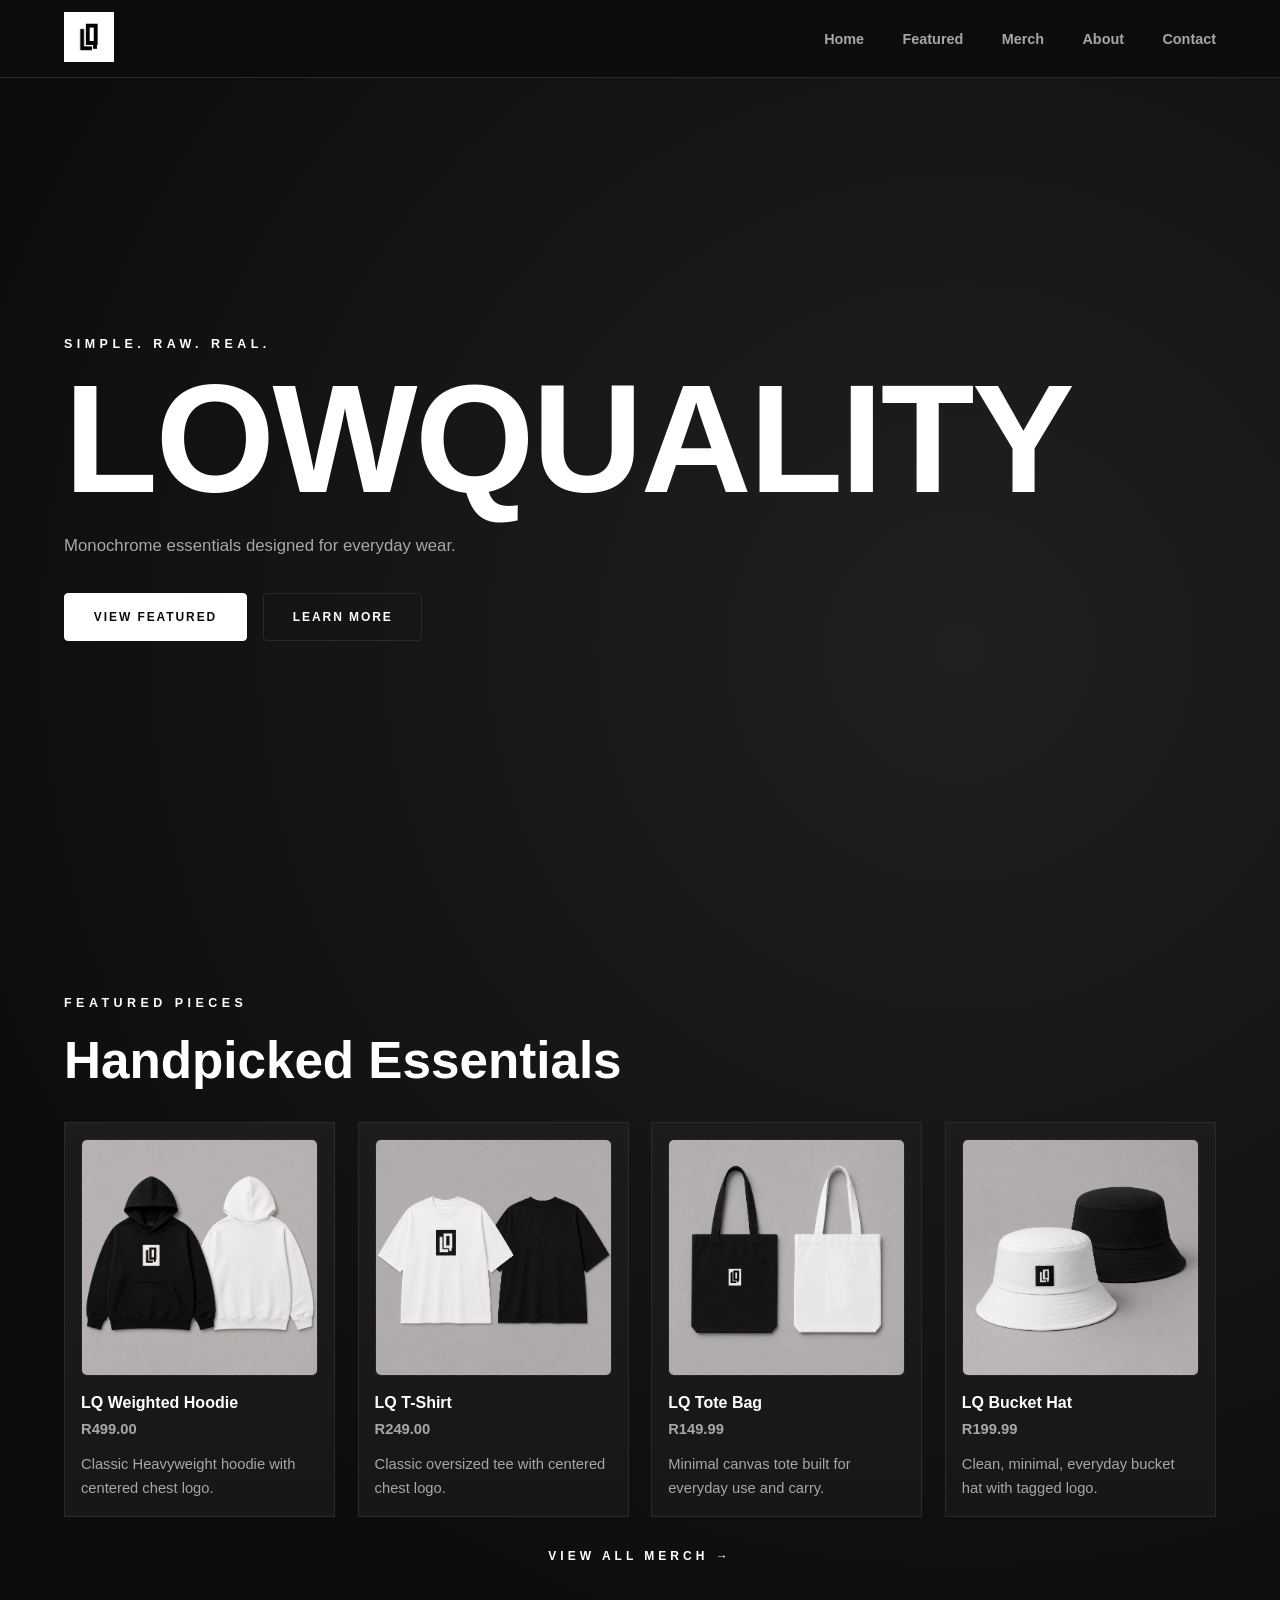
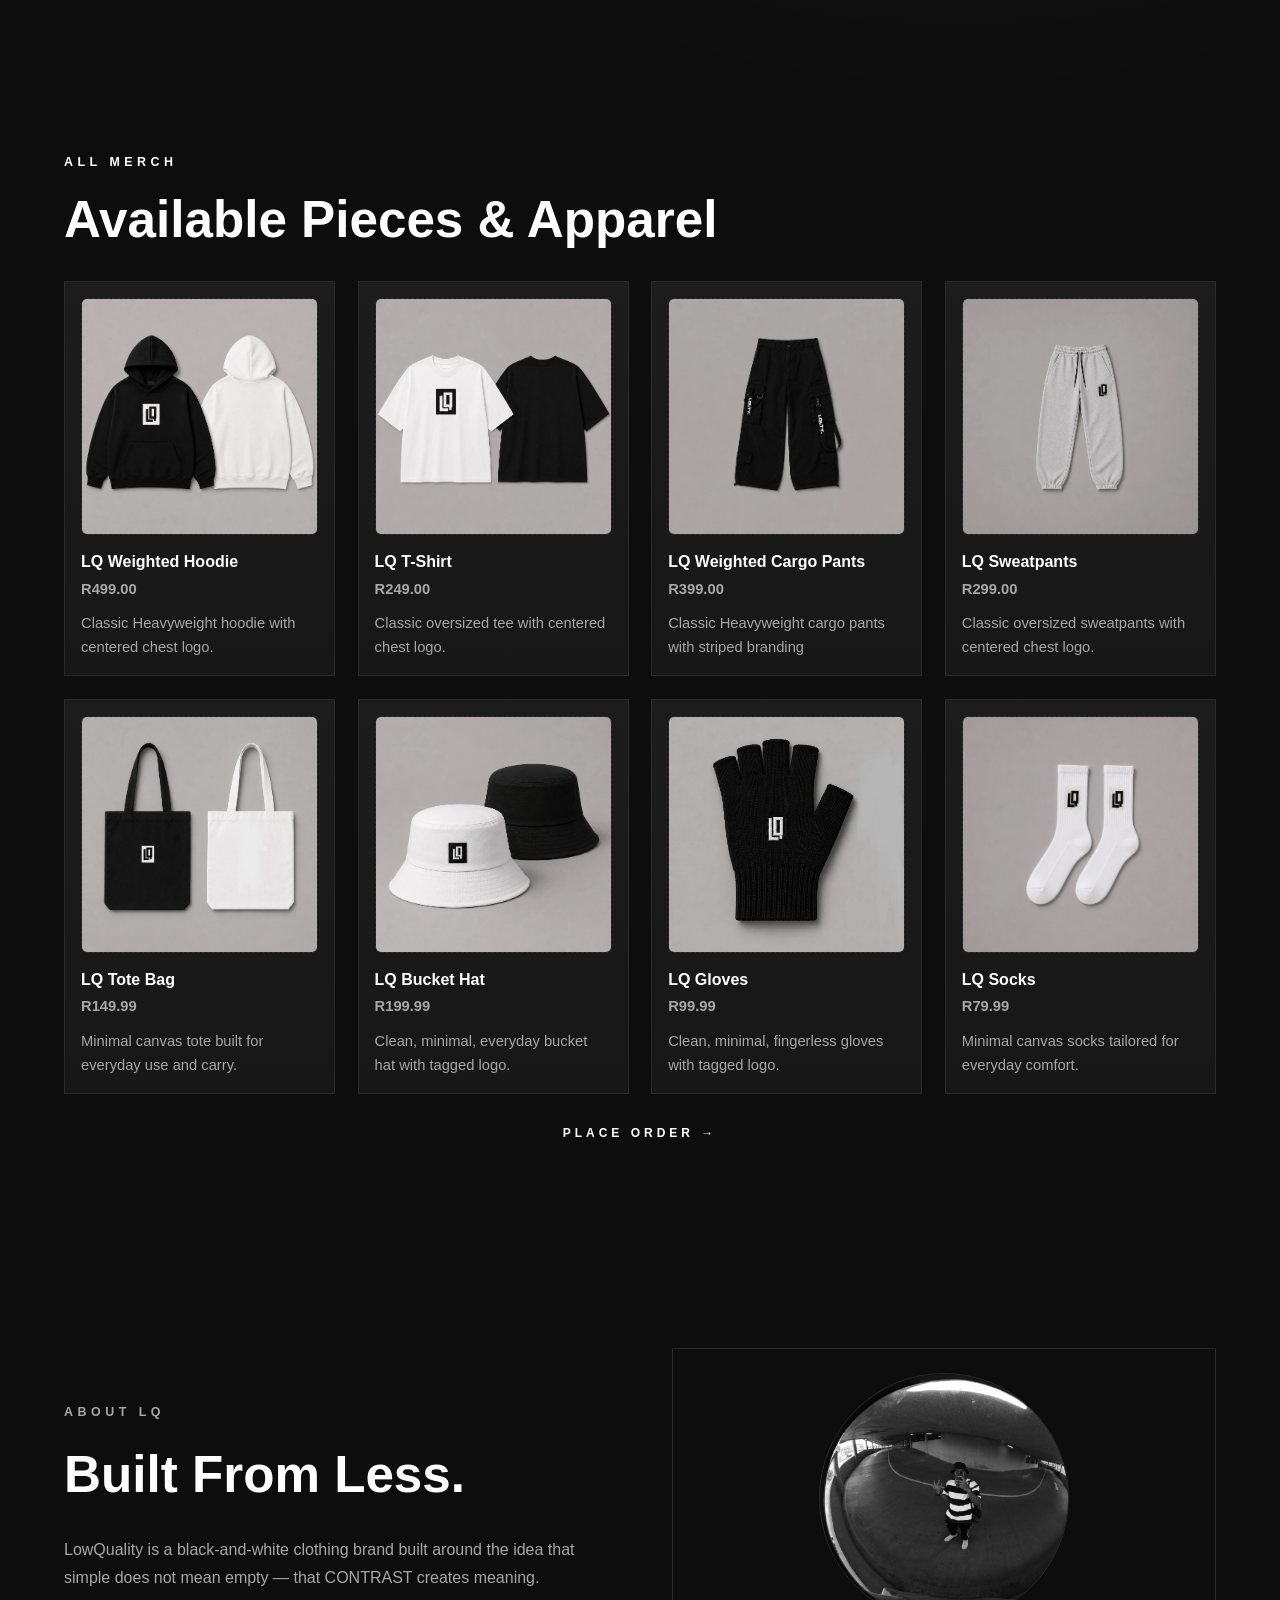
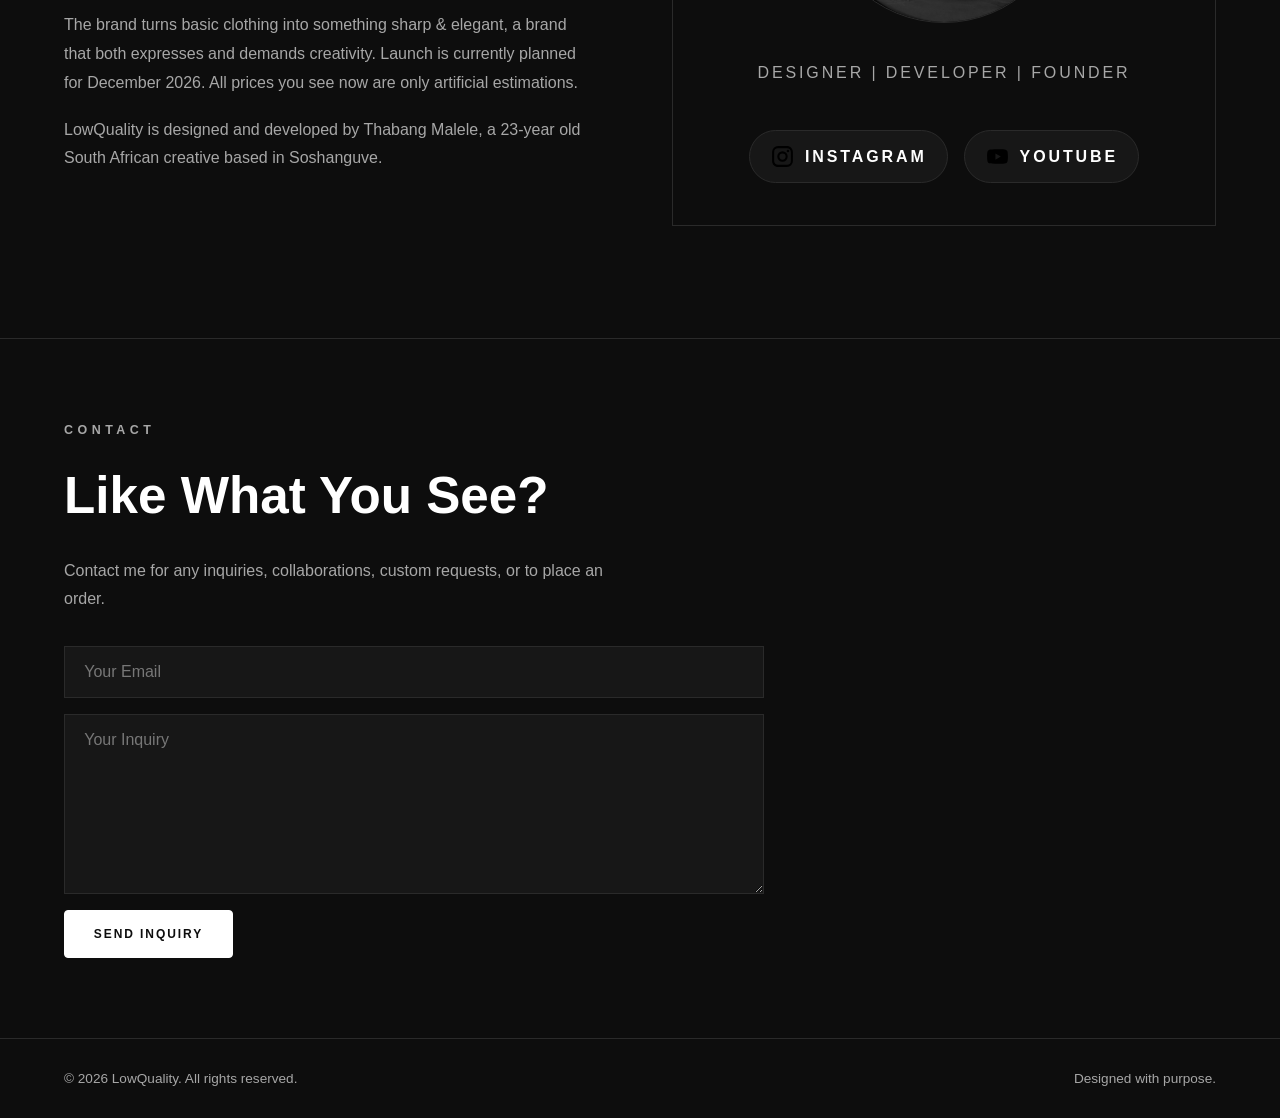
==== index.html @ f84e6b7e "Fix HTML formatting and structure" ====
<!DOCTYPE html>
<html lang="en">

<head>
    <meta charset="UTF-8" />
    <meta name="viewport" content="width=device-width, initial-scale=1.0" />
    <title>LowQuality | Clothing Store</title>
    <link rel="stylesheet" href="style.css" />
    <link rel="stylesheet" href="assets/photoswipe/photoswipe.css" />
    <link rel="icon" href="favicon.png">
</head>

<body>

    <header class="site-header">
        <a href="#home"><img class="logo" src="assets/icons/logo_b.png" alt=""></a>

        <nav>
            <a href="#home">Home</a>
            <a href="#featured">Featured</a>
            <a href="#merch">Merch</a>
            <a href="#about">About</a>
            <a href="#contact">Contact</a>
        </nav>
    </header>

    <main>

        <section id="home" class="hero">
            <p class="eyebrow">Simple. Raw. Real.</p>
            <h1>LOWQUALITY</h1>

            <p class="hero-text">
                Monochrome essentials designed for everyday wear.
            </p>

            <div class="hero-buttons">
                <a href="#featured" class="btn btn-light">View Featured</a>
                <a href="#about" class="btn btn-dark">Learn More</a>
            </div>
        </section>

        <section id="featured" class="section">
            <p class="eyebrow">Featured Pieces</p>
            <h2>Handpicked Essentials</h2>

            <div class="product-grid">

                <!-- Hoodie -->
                <article class="product-card">
                    <a
                        class="product-image"
                        href="assets/apparel/hoodie_bw.webp"
                        data-pswp-width="1024"
                        data-pswp-height="1024"
                        target="_blank"
                    >
                        <img src="assets/apparel/hoodie_bw.webp" alt="LowQuality Hoodie">
                    </a>
                    <br>
                    <h3>LQ Weighted Hoodie</h3>
                    <p class="price">R499.00</p>
                    <p>Classic Heavyweight hoodie with centered chest logo.</p>
                </article>

                <!-- Tee -->
                <article class="product-card">
                    <a
                        class="product-image"
                        href="assets/apparel/shirt_wb.webp"
                        data-pswp-width="1024"
                        data-pswp-height="1024"
                        target="_blank"
                    >
                        <img src="assets/apparel/shirt_wb.webp" alt="LowQuality Tee">
                    </a>
                    <br>
                    <h3>LQ T-Shirt</h3>
                    <p class="price">R249.00</p>
                    <p>Classic oversized tee with centered chest logo.</p>
                </article>

                <!-- Tote Bag -->
                <article class="product-card">
                    <a
                        class="product-image"
                        href="assets/apparel/bag_wb.webp"
                        data-pswp-width="1024"
                        data-pswp-height="1024"
                        target="_blank"
                    >
                        <img src="assets/apparel/bag_wb.webp" alt="LowQuality Tote Bag">
                    </a>
                    <br>
                    <h3>LQ Tote Bag</h3>
                    <p class="price">R149.99</p>
                    <p>Minimal canvas tote built for everyday use and carry.</p>
                </article>

                <!-- Bucket Hat -->
                <article class="product-card">
                    <a
                        class="product-image"
                        href="assets/apparel/bucket_hat_wb.webp"
                        data-pswp-width="1024"
                        data-pswp-height="1024"
                        target="_blank"
                    >
                        <img src="assets/apparel/bucket_hat_wb.webp" alt="LowQuality Bucket Hat">
                    </a>
                    <br>
                    <h3>LQ Bucket Hat</h3>
                    <p class="price">R199.99</p>
                    <p>Clean, minimal, everyday bucket hat with tagged logo.</p>
                </article>

            </div>

            <a href="#merch" class="text-link">View All Merch →</a>
        </section>

               <section id="merch" class="section merch-coming-soon">
            <p class="eyebrow">All Merch</p>
            <h2>Available Pieces & Apparel</h2>

            <div class="product-grid">

                <!-- Hoodie -->
                <article class="product-card">
                    <a
                        class="product-image"
                        href="assets/apparel/hoodie_bw.webp"
                        data-pswp-width="1024"
                        data-pswp-height="1024"
                        target="_blank"
                    >
                        <img src="assets/apparel/hoodie_bw.webp" alt="LowQuality Hoodie">
                    </a>
                    <br>
                    <h3>LQ Weighted Hoodie</h3>
                    <p class="price">R499.00</p>
                    <p>Classic Heavyweight hoodie with centered chest logo.</p>
                </article>

                <!-- Tee -->
                <article class="product-card">
                    <a
                        class="product-image"
                        href="assets/apparel/shirt_wb.webp"
                        data-pswp-width="1024"
                        data-pswp-height="1024"
                        target="_blank"
                    >
                        <img src="assets/apparel/shirt_wb.webp" alt="LowQuality Tee">
                    </a>
                    <br>
                    <h3>LQ T-Shirt</h3>
                    <p class="price">R249.00</p>
                    <p>Classic oversized tee with centered chest logo.</p>
                </article>

                <!-- Cargo Pants -->
                <article class="product-card">
                    <a
                        class="product-image"
                        href="assets/apparel/cargopants_b.webp"
                        data-pswp-width="1024"
                        data-pswp-height="1024"
                        target="_blank"
                    >
                        <img src="assets/apparel/cargopants_b.webp" alt="LowQuality Cargo Pants">
                    </a>
                    <br>
                    <h3>LQ Weighted Cargo Pants</h3>
                    <p class="price">R399.00</p>
                    <p>Classic Heavyweight cargo pants with striped branding</p>
                </article>
                <!-- Sweatpants -->
                <article class="product-card">
                    <a
                        class="product-image"
                        href="assets/apparel/sweatpants_g.webp"
                        data-pswp-width="1024"
                        data-pswp-height="1024"
                        target="_blank"
                    >
                        <img src="assets/apparel/sweatpants_g.webp" alt="LowQuality Sweatpants">
                    </a>
                    <br>
                    <h3>LQ Sweatpants</h3>
                    <p class="price">R299.00</p>
                    <p>Classic oversized sweatpants with centered chest logo.</p>
                </article>

                <!-- Tote Bag -->
                <article class="product-card">
                    <a
                        class="product-image"
                        href="assets/apparel/bag_wb.webp"
                        data-pswp-width="1024"
                        data-pswp-height="1024"
                        target="_blank"
                    >
                        <img src="assets/apparel/bag_wb.webp" alt="LowQuality Tote Bag">
                    </a>
                    <br>
                    <h3>LQ Tote Bag</h3>
                    <p class="price">R149.99</p>
                    <p>Minimal canvas tote built for everyday use and carry.</p>
                </article>

                <!-- Bucket Hat -->
                <article class="product-card">
                    <a
                        class="product-image"
                        href="assets/apparel/bucket_hat_wb.webp"
                        data-pswp-width="1024"
                        data-pswp-height="1024"
                        target="_blank"
                    >
                        <img src="assets/apparel/bucket_hat_wb.webp" alt="LowQuality Bucket Hat">
                    </a>
                    <br>
                    <h3>LQ Bucket Hat</h3>
                    <p class="price">R199.99</p>
                    <p>Clean, minimal, everyday bucket hat with tagged logo.</p>
                </article>


                <!-- Glove -->
                <article class="product-card">
                    <a
                        class="product-image"
                        href="assets/apparel/glove_b.webp"
                        data-pswp-width="1024"
                        data-pswp-height="1024"
                        target="_blank"
                    >
                        <img src="assets/apparel/glove_b.webp" alt="LowQuality Glove">
                    </a>
                    <br>
                    <h3>LQ Gloves</h3>
                    <p class="price">R99.99</p>
                    <p>Clean, minimal, fingerless gloves with tagged logo.</p>
                </article>


                <!-- Socks -->
                <article class="product-card">
                    <a
                        class="product-image"
                        href="assets/apparel/socks_w.webp"
                        data-pswp-width="1024"
                        data-pswp-height="1024"
                        target="_blank"
                    >
                        <img src="assets/apparel/socks_w.webp" alt="LowQuality Socks">
                    </a>
                    <br>
                    <h3>LQ Socks</h3>
                    <p class="price">R79.99</p>
                    <p>Minimal canvas socks tailored for everyday comfort.</p>
                </article>


            </div>
                   <a href="#contact" class="text-link">Place Order →</a>
        </section>
        <section id="about" class="about-section">
            <div>
                <p class="eyebrow">About LQ</p>
                <h2>Built From Less.</h2>

                <p>
                    LowQuality is a black-and-white clothing brand built around the idea
                    that simple does not mean empty — that CONTRAST creates meaning.
                </p>
                <br>
                <p>
                    The brand turns basic clothing into something sharp & elegant,
                    a brand that both expresses and demands creativity. Launch is
                    currently planned for <span>December 2026</span>. All prices you see now are
                    only artificial estimations.
                </p>
                <br>
                <p>
                    LowQuality is designed and developed by Thabang Malele, a 23-year old South African creative based in Soshanguve.
                </p>
            </div>

            <div class="graphic-box">
                <img src="assets/apparel/thabang.jpg" alt="Portrait of Thabang Malele" class="profile-photo">
                <br>
                <br>
                <p>Designer | Developer | Founder</p>
                <div class="social-links">
                    <a href="https://www.instagram.com/sovdoesart" target="_blank" aria-label="">
                        <img src="assets/icons/mdi--instagram.svg" alt="Instagram icon">
                        Instagram
                    </a>

                    <a href="https://www.youtube.com/@sovtalksfiction" target="_blank" aria-label="YouTube">
                        <img src="assets/icons/mdi--youtube.svg" alt="YouTube icon">
                        YouTube
                    </a>
                </div>
                <br>
            </div>
        </section>

        <section id="contact" class="contact-section">
            <p class="eyebrow">Contact</p>
            <h2>Like What You See?</h2>

            <p>
                Contact me for any inquiries, collaborations,
                custom requests, or to place an order.
            </p>

            <form action="https://formspree.io/f/xaqgnopz" method="POST" class="contact-form">
                <input type="email" name="email" placeholder="Your Email" required />

                <textarea name="message" placeholder="Your Inquiry" rows="6" required></textarea>

                <button type="submit" class="btn btn-light">
                    Send Inquiry
                </button>
            </form>
        </section>

    </main>

    <footer>
        <p>© 2026 LowQuality. All rights reserved.</p>
        <p>Designed with purpose.</p>
    </footer>

    <script type="module" src="script.js"></script>
</body>

</html>
---- style.css ----
* {
    margin: 0;
    padding: 0;
    box-sizing: border-box;
}

html {
    scroll-behavior: smooth;
}

:root {
    --bg: #0d0d0d;
    --bg-soft: #141414;
    --card: #171717;
    --card-light: #1c1c1c;
    --border: #2a2a2a;
    --text: #ffffff;
    --muted: #a7a7a7;
}

body {
    background:
        radial-gradient(circle at 75% 15%, rgba(255,255,255,0.08), transparent 28%),
        var(--bg);
    color: var(--text);
    font-family: Arial, Helvetica, sans-serif;
}

.site-header {
    height: 78px;
    padding: 0 5%;
    border-bottom: 1px solid var(--border);
    display: flex;
    align-items: center;
    justify-content: space-between;
    position: sticky;
    top: 0;
    z-index: 100;
    background: rgba(13, 13, 13, 0.88);
    backdrop-filter: blur(12px);
}

.logo {
    height: 50px;
    width: auto;
}

nav {
    display: flex;
    gap: 2.4rem;
}

nav a {
    color: var(--muted);
    text-decoration: none;
    font-weight: 700;
    font-size: 0.9rem;
}

nav a:hover {
    color: var(--text);
}

.hero {
    min-height: calc(100vh - 78px);
    padding: 7rem 5%;
    display: flex;
    flex-direction: column;
    justify-content: center;
}

.eyebrow {
    color: var(--text);
    text-transform: uppercase;
    letter-spacing: 0.28rem;
    font-size: 0.78rem;
    font-weight: 900;
    margin-bottom: 1.3rem;
}

.hero h1 {
    font-size: clamp(3.5rem, 12vw, 10rem);
    line-height: 0.88;
    letter-spacing: -0.15rem;
    margin-bottom: 1.5rem;
}

.hero-text {
    max-width: 560px;
    color: var(--muted);
    line-height: 1.8;
    font-size: 1.05rem;
}

.hero-buttons {
    display: flex;
    gap: 1rem;
    margin-top: 2rem;
}

.btn {
    display: inline-block;
    text-decoration: none;
    text-transform: uppercase;
    letter-spacing: 0.12rem;
    font-size: 0.75rem;
    font-weight: 900;
    padding: 1rem 1.8rem;
    border-radius: 4px;
    cursor: pointer;
}

.btn-light {
    background: var(--text);
    color: var(--bg);
    border: 1px solid var(--text);
}

.btn-dark {
    background: transparent;
    color: var(--text);
    border: 1px solid var(--border);
}

.btn-dark:hover {
    border-color: var(--text);
}

.section {
    padding: 6rem 5%;
}

.section h2,
.about-section h2,
.contact-section h2 {
    font-size: clamp(2rem, 4vw, 3.2rem);
    margin-bottom: 2rem;
}

.product-grid {
    display: grid;
    grid-template-columns: repeat(4, 1fr);
    gap: 1.4rem;
}

.product-card {
    background: linear-gradient(180deg, var(--card-light), var(--card));
    border: 1px solid var(--border);
    padding: 1rem;
    min-height: 390px;
    display: flex;
    flex-direction: column;
    justify-content: flex-end;
}

.product-card:hover {
    border-color: #555;
}

.product-image {
    background: var(--card-light);
    border: 1px dashed var(--border);
    border-radius: 6px;
    overflow: hidden;
    aspect-ratio: 1 / 1;
    display: flex;
    align-items: center;
    justify-content: center;
    padding: 0;
    cursor: zoom-in;
    text-decoration: none;
}


.product-image img {
    width: 100%;
    height: 100%;
    object-fit: cover;
    display: block;
    transition: transform 0.35s ease;
}

.product-card:hover .product-image img {
    transform: scale(1.05);
}

.product-card h3 {
    font-size: 1rem;
    margin-bottom: 0.4rem;
}

.price {
    color: var(--text);
    font-weight: 900;
    margin-bottom: 0.7rem;
}

.product-card p {
    color: var(--muted);
    line-height: 1.6;
    font-size: 0.92rem;
}

.text-link {
    display: block;
    text-align: center;
    margin-top: 2rem;
    color: var(--text);
    text-decoration: none;
    text-transform: uppercase;
    letter-spacing: 0.25rem;
    font-size: 0.75rem;
    font-weight: 900;
}

.about-section {
    padding: 7rem 5%;
    display: grid;
    grid-template-columns: 1fr 1fr;
    gap: 4rem;
    align-items: center;
}

.about-section p {
    max-width: 520px;
    color: var(--muted);
    line-height: 1.8;
}

.social-links {
    margin-top: 42px;
    display: flex;
    justify-content: flex-start;
    flex-wrap: wrap;
    gap: 16px;
}
.merch-coming-soon {
    min-height: 70vh;
}

.coming-soon-box {
    min-height: 320px;
    border: 1px solid var(--border);
    background: linear-gradient(180deg, var(--card-light), var(--card));
    display: flex;
    flex-direction: column;
    align-items: center;
    justify-content: center;
    gap: 1rem;
    text-align: center;
    padding: 3rem;
}

.coming-label {
    color: var(--muted);
    text-transform: uppercase;
    letter-spacing: 0.25rem;
    font-size: 0.75rem;
    font-weight: 900;
}

.coming-soon-box h3 {
    font-size: clamp(1.6rem, 3vw, 2.4rem);
}

.coming-soon-box p {
    max-width: 520px;
    color: var(--muted);
    line-height: 1.8;
}
.social-links a {
    display: flex;
    align-items: center;
    gap: 10px;

    padding: 13px 20px;
    border-radius: 999px;

    background: var(--card);
    border: 1px solid var(--border);

    color: var(--text);
    text-decoration: none;
    font-weight: 700;

    transition: 0.3s;
}

.social-links a:hover {
    transform: translateY(-5px);
    border-color: var(--primary-light);
    color: var(--primary-light);
}

.social-links img {
    width: 25px;
    height: 25px;
    object-fit: contain;
}

.graphic-box {
    padding: 1.5rem;
    min-height: 300px;
    border: 1px solid var(--border);
    display: flex;
    flex-direction: column;
    align-items: center;
    justify-content: center;
    text-transform: uppercase;
    letter-spacing: 0.18rem;
    color: var(--muted);
}

.profile-photo {
    width: 250px;
    height: 250px;

    border-radius: 50%;
    
    object-fit: cover;

    border: 1px solid var(--border);

    filter: grayscale(100%);
    transition: transform 0.3s ease;
}

.profile-photo:hover {
    transform: scale(1.03);
}


.contact-section {
    padding: 5rem 5%;
    border-top: 1px solid var(--border);
}

.contact-section p {
    max-width: 560px;
    color: var(--muted);
    line-height: 1.8;
    margin-bottom: 1.5rem;
}

.contact-form {
    max-width: 700px;
    display: flex;
    flex-direction: column;
    gap: 1rem;
    margin-top: 2rem;
}

.contact-form input,
.contact-form textarea {
    width: 100%;
    background: var(--card);
    border: 1px solid var(--border);
    color: var(--text);
    padding: 1rem 1.2rem;
    font-size: 1rem;
    font-family: inherit;
    resize: vertical;
}

.contact-form input::placeholder,
.contact-form textarea::placeholder {
    color: #777;
}

.contact-form input:focus,
.contact-form textarea:focus {
    outline: none;
    border-color: var(--text);
}

.contact-form textarea {
    min-height: 180px;
}

.contact-form button {
    width: fit-content;
}

footer {
    border-top: 1px solid var(--border);
    padding: 2rem 5%;
    display: flex;
    justify-content: space-between;
    color: var(--muted);
    font-size: 0.85rem;
}

@media (max-width: 1000px) {
    .product-grid {
        grid-template-columns: repeat(2, 1fr);
    }

    .about-section {
        grid-template-columns: 1fr;
    }
}

@media (max-width: 650px) {
    .site-header {
        height: auto;
        padding: 1.2rem 5%;
        flex-direction: column;
        gap: 1rem;
    }

    nav {
        flex-wrap: wrap;
        justify-content: center;
        gap: 1rem;
    }

    .hero {
        min-height: auto;
        padding: 6rem 5%;
    }

    .hero h1 {
        letter-spacing: -0.18rem;
    }

    .hero-buttons {
        flex-direction: column;
    }

    .product-grid {
        grid-template-columns: 1fr;
    }

    footer {
        flex-direction: column;
        gap: 1rem;
    }
    .about-section div:first-child p:not(.eyebrow) {
    margin-bottom: 1.2rem;
}
}
---- assets/photoswipe/photoswipe.css ----
/*! PhotoSwipe main CSS by Dmytro Semenov | photoswipe.com */

.pswp {
  --pswp-bg: #000;
  --pswp-placeholder-bg: #222;
  

  --pswp-root-z-index: 100000;
  
  --pswp-preloader-color: rgba(79, 79, 79, 0.4);
  --pswp-preloader-color-secondary: rgba(255, 255, 255, 0.9);
  
  /* defined via js:
  --pswp-transition-duration: 333ms; */
  
  --pswp-icon-color: #fff;
  --pswp-icon-color-secondary: #4f4f4f;
  --pswp-icon-stroke-color: #4f4f4f;
  --pswp-icon-stroke-width: 2px;

  --pswp-error-text-color: var(--pswp-icon-color);
}


/*
	Styles for basic PhotoSwipe (pswp) functionality (sliding area, open/close transitions)
*/

.pswp {
	position: fixed;
	top: 0;
	left: 0;
	width: 100%;
	height: 100%;
	z-index: var(--pswp-root-z-index);
	display: none;
	touch-action: none;
	outline: 0;
	opacity: 0.003;
	contain: layout style size;
	-webkit-tap-highlight-color: rgba(0, 0, 0, 0);
}

/* Prevents focus outline on the root element,
  (it may be focused initially) */
.pswp:focus {
  outline: 0;
}

.pswp * {
  box-sizing: border-box;
}

.pswp img {
  max-width: none;
}

.pswp--open {
	display: block;
}

.pswp,
.pswp__bg {
	transform: translateZ(0);
	will-change: opacity;
}

.pswp__bg {
  opacity: 0.005;
	background: var(--pswp-bg);
}

.pswp,
.pswp__scroll-wrap {
	overflow: hidden;
}

.pswp__scroll-wrap,
.pswp__bg,
.pswp__container,
.pswp__item,
.pswp__content,
.pswp__img,
.pswp__zoom-wrap {
	position: absolute;
	top: 0;
	left: 0;
	width: 100%;
	height: 100%;
}

.pswp__img,
.pswp__zoom-wrap {
	width: auto;
	height: auto;
}

.pswp--click-to-zoom.pswp--zoom-allowed .pswp__img {
	cursor: -webkit-zoom-in;
	cursor: -moz-zoom-in;
	cursor: zoom-in;
}

.pswp--click-to-zoom.pswp--zoomed-in .pswp__img {
	cursor: move;
	cursor: -webkit-grab;
	cursor: -moz-grab;
	cursor: grab;
}

.pswp--click-to-zoom.pswp--zoomed-in .pswp__img:active {
  cursor: -webkit-grabbing;
  cursor: -moz-grabbing;
  cursor: grabbing;
}

/* :active to override grabbing cursor */
.pswp--no-mouse-drag.pswp--zoomed-in .pswp__img,
.pswp--no-mouse-drag.pswp--zoomed-in .pswp__img:active,
.pswp__img {
	cursor: -webkit-zoom-out;
	cursor: -moz-zoom-out;
	cursor: zoom-out;
}


/* Prevent selection and tap highlights */
.pswp__container,
.pswp__img,
.pswp__button,
.pswp__counter {
	-webkit-user-select: none;
	-moz-user-select: none;
	-ms-user-select: none;
	user-select: none;
}

.pswp__item {
	/* z-index for fade transition */
	z-index: 1;
	overflow: hidden;
}

.pswp__hidden {
	display: none !important;
}

/* Allow to click through pswp__content element, but not its children */
.pswp__content {
  pointer-events: none;
}
.pswp__content > * {
  pointer-events: auto;
}


/*

  PhotoSwipe UI

*/

/*
	Error message appears when image is not loaded
	(JS option errorMsg controls markup)
*/
.pswp__error-msg-container {
  display: grid;
}
.pswp__error-msg {
	margin: auto;
	font-size: 1em;
	line-height: 1;
	color: var(--pswp-error-text-color);
}

/*
class pswp__hide-on-close is applied to elements that
should hide (for example fade out) when PhotoSwipe is closed
and show (for example fade in) when PhotoSwipe is opened
 */
.pswp .pswp__hide-on-close {
	opacity: 0.005;
	will-change: opacity;
	transition: opacity var(--pswp-transition-duration) cubic-bezier(0.4, 0, 0.22, 1);
	z-index: 10; /* always overlap slide content */
	pointer-events: none; /* hidden elements should not be clickable */
}

/* class pswp--ui-visible is added when opening or closing transition starts */
.pswp--ui-visible .pswp__hide-on-close {
	opacity: 1;
	pointer-events: auto;
}

/* <button> styles, including css reset */
.pswp__button {
	position: relative;
	display: block;
	width: 50px;
	height: 60px;
	padding: 0;
	margin: 0;
	overflow: hidden;
	cursor: pointer;
	background: none;
	border: 0;
	box-shadow: none;
	opacity: 0.85;
	-webkit-appearance: none;
	-webkit-touch-callout: none;
}

.pswp__button:hover,
.pswp__button:active,
.pswp__button:focus {
  transition: none;
  padding: 0;
  background: none;
  border: 0;
  box-shadow: none;
  opacity: 1;
}

.pswp__button:disabled {
  opacity: 0.3;
  cursor: auto;
}

.pswp__icn {
  fill: var(--pswp-icon-color);
  color: var(--pswp-icon-color-secondary);
}

.pswp__icn {
  position: absolute;
  top: 14px;
  left: 9px;
  width: 32px;
  height: 32px;
  overflow: hidden;
  pointer-events: none;
}

.pswp__icn-shadow {
  stroke: var(--pswp-icon-stroke-color);
  stroke-width: var(--pswp-icon-stroke-width);
  fill: none;
}

.pswp__icn:focus {
	outline: 0;
}

/*
	div element that matches size of large image,
	large image loads on top of it,
	used when msrc is not provided
*/
div.pswp__img--placeholder,
.pswp__img--with-bg {
	background: var(--pswp-placeholder-bg);
}

.pswp__top-bar {
	position: absolute;
	left: 0;
	top: 0;
	width: 100%;
	height: 60px;
	display: flex;
  flex-direction: row;
  justify-content: flex-end;
	z-index: 10;

	/* allow events to pass through top bar itself */
	pointer-events: none !important;
}
.pswp__top-bar > * {
  pointer-events: auto;
  /* this makes transition significantly more smooth,
     even though inner elements are not animated */
  will-change: opacity;
}


/*

  Close button

*/
.pswp__button--close {
  margin-right: 6px;
}


/*

  Arrow buttons

*/
.pswp__button--arrow {
  position: absolute;
  top: 0;
  width: 75px;
  height: 100px;
  top: 50%;
  margin-top: -50px;
}

.pswp__button--arrow:disabled {
  display: none;
  cursor: default;
}

.pswp__button--arrow .pswp__icn {
  top: 50%;
  margin-top: -30px;
  width: 60px;
  height: 60px;
  background: none;
  border-radius: 0;
}

.pswp--one-slide .pswp__button--arrow {
  display: none;
}

/* hide arrows on touch screens */
.pswp--touch .pswp__button--arrow {
  visibility: hidden;
}

/* show arrows only after mouse was used */
.pswp--has_mouse .pswp__button--arrow {
  visibility: visible;
}

.pswp__button--arrow--prev {
  right: auto;
  left: 0px;
}

.pswp__button--arrow--next {
  right: 0px;
}
.pswp__button--arrow--next .pswp__icn {
  left: auto;
  right: 14px;
  /* flip horizontally */
  transform: scale(-1, 1);
}

/*

  Zoom button

*/
.pswp__button--zoom {
  display: none;
}

.pswp--zoom-allowed .pswp__button--zoom {
  display: block;
}

/* "+" => "-" */
.pswp--zoomed-in .pswp__zoom-icn-bar-v {
  display: none;
}


/*

  Loading indicator

*/
.pswp__preloader {
  position: relative;
  overflow: hidden;
  width: 50px;
  height: 60px;
  margin-right: auto;
}

.pswp__preloader .pswp__icn {
  opacity: 0;
  transition: opacity 0.2s linear;
  animation: pswp-clockwise 600ms linear infinite;
}

.pswp__preloader--active .pswp__icn {
  opacity: 0.85;
}

@keyframes pswp-clockwise {
  0% { transform: rotate(0deg); }
  100% { transform: rotate(360deg); }
}


/*

  "1 of 10" counter

*/
.pswp__counter {
  height: 30px;
  margin-top: 15px;
  margin-inline-start: 20px;
  font-size: 14px;
  line-height: 30px;
  color: var(--pswp-icon-color);
  text-shadow: 1px 1px 3px var(--pswp-icon-color-secondary);
  opacity: 0.85;
}

.pswp--one-slide .pswp__counter {
  display: none;
}
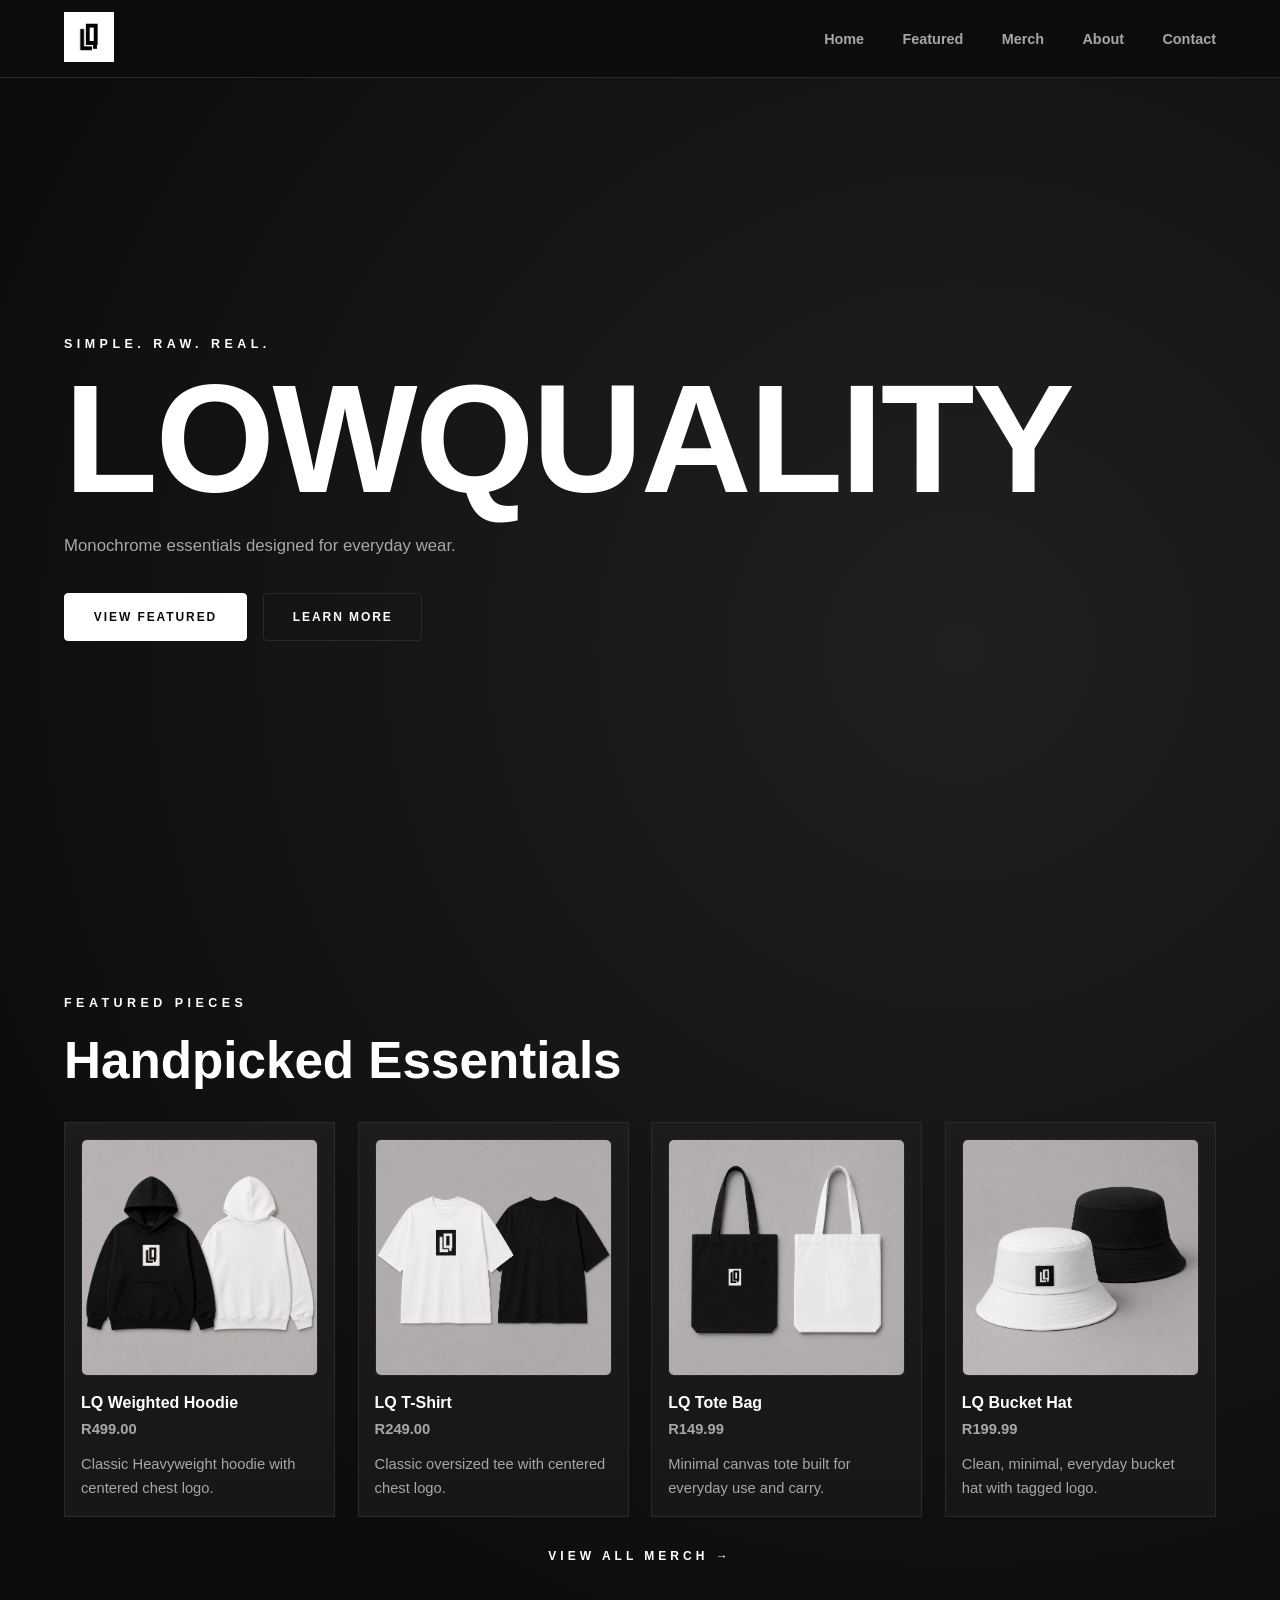
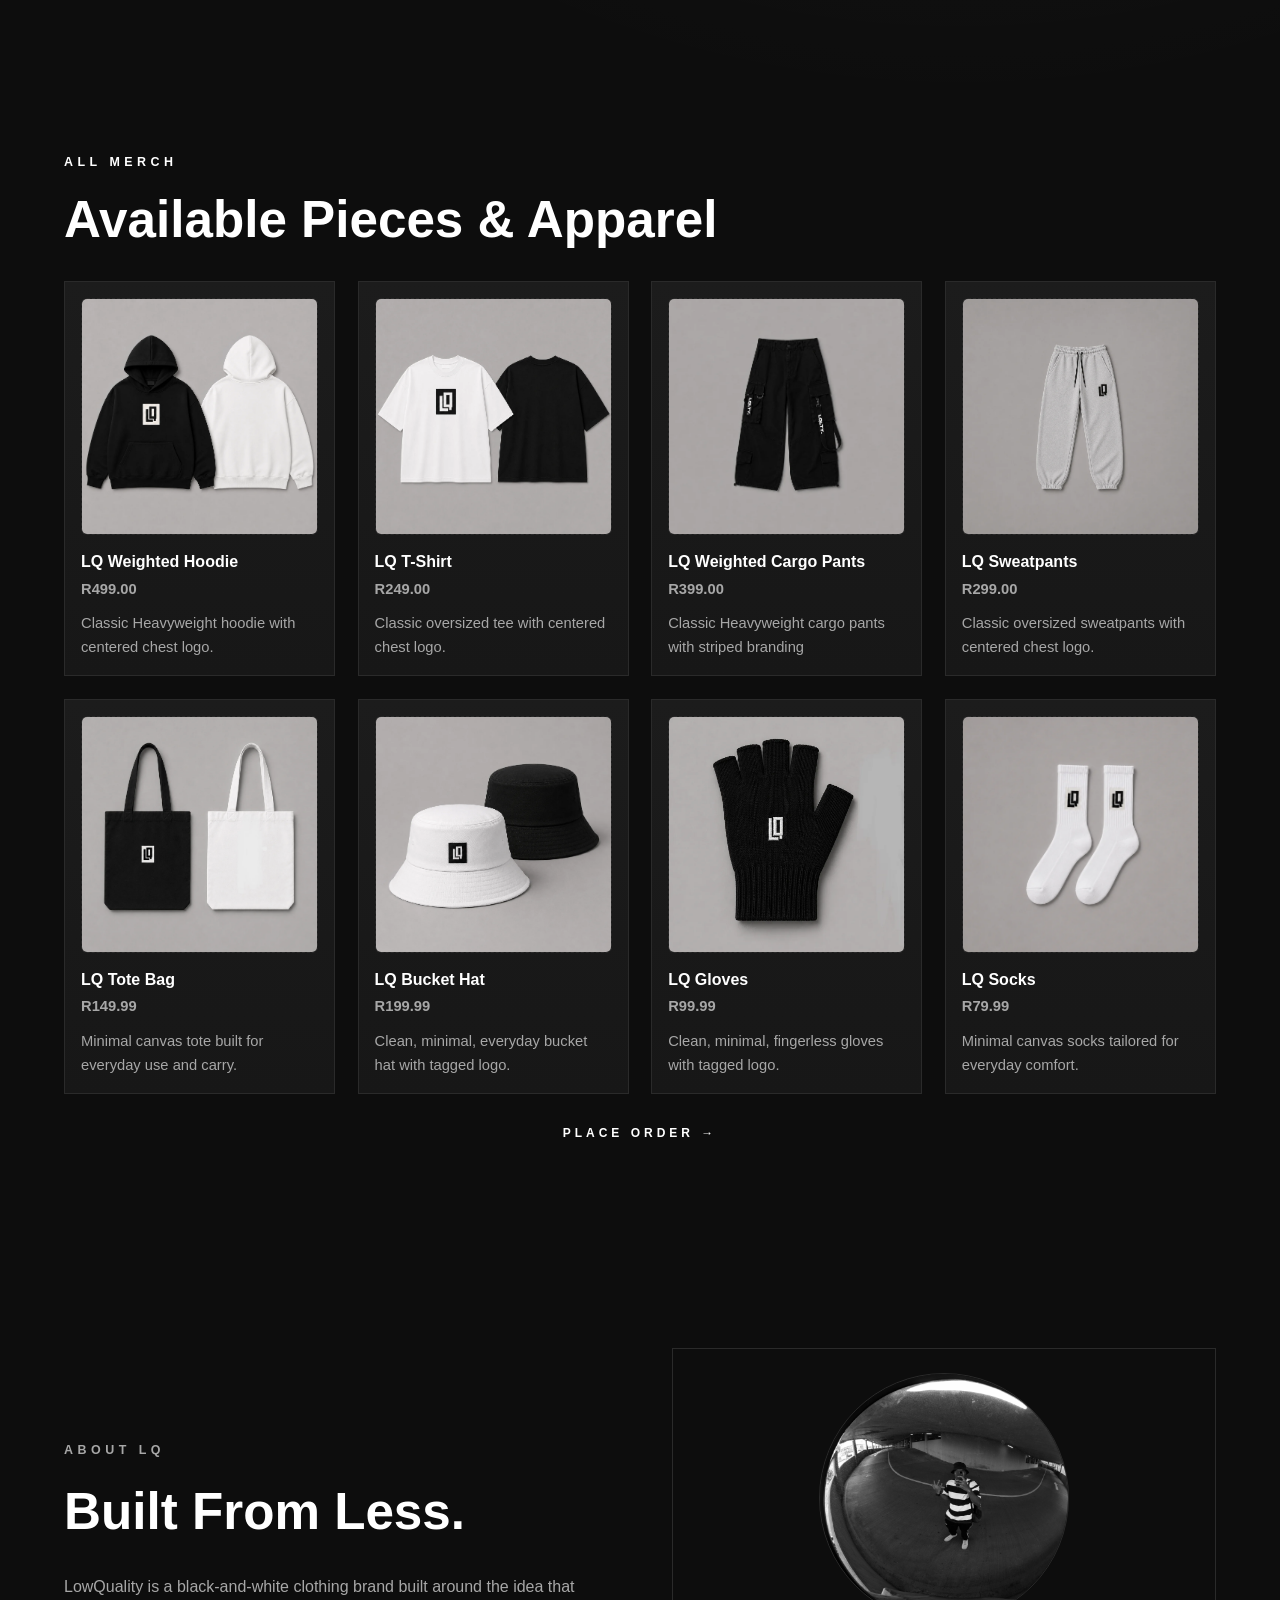
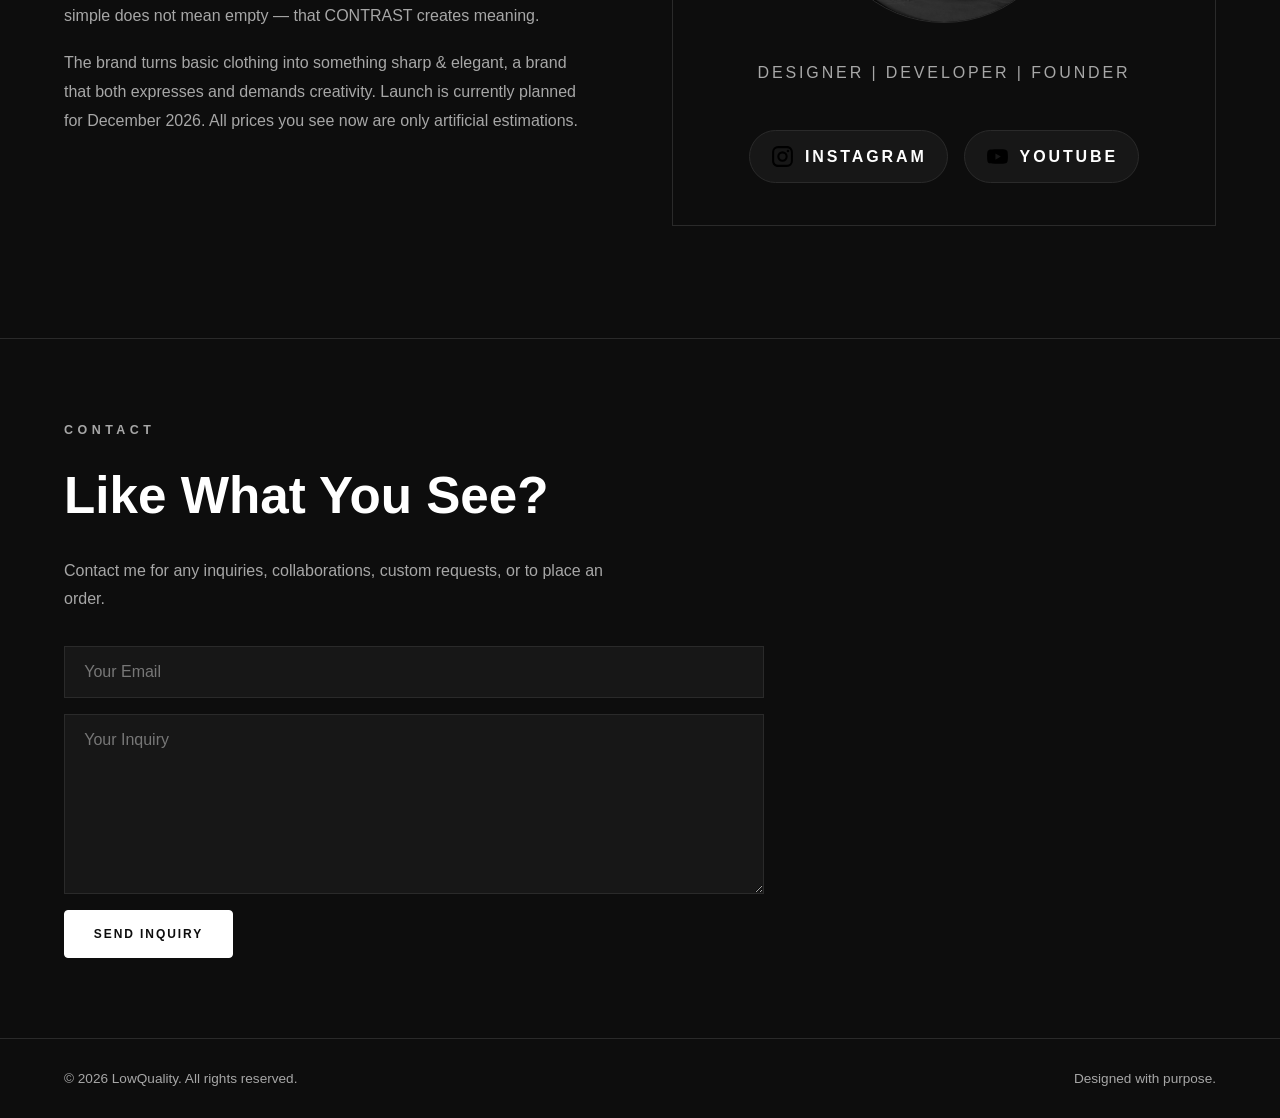
==== commit 67e3cf8b: "Fix HTML formatting and clean up code" ====
--- a/index.html
+++ b/index.html
@@ -282,10 +282,6 @@
                     currently planned for <span>December 2026</span>. All prices you see now are
                     only artificial estimations.
                 </p>
-                <br>
-                <p>
-                    LowQuality is designed and developed by Thabang Malele, a 23-year old South African creative based in Soshanguve.
-                </p>
             </div>
 
             <div class="graphic-box">
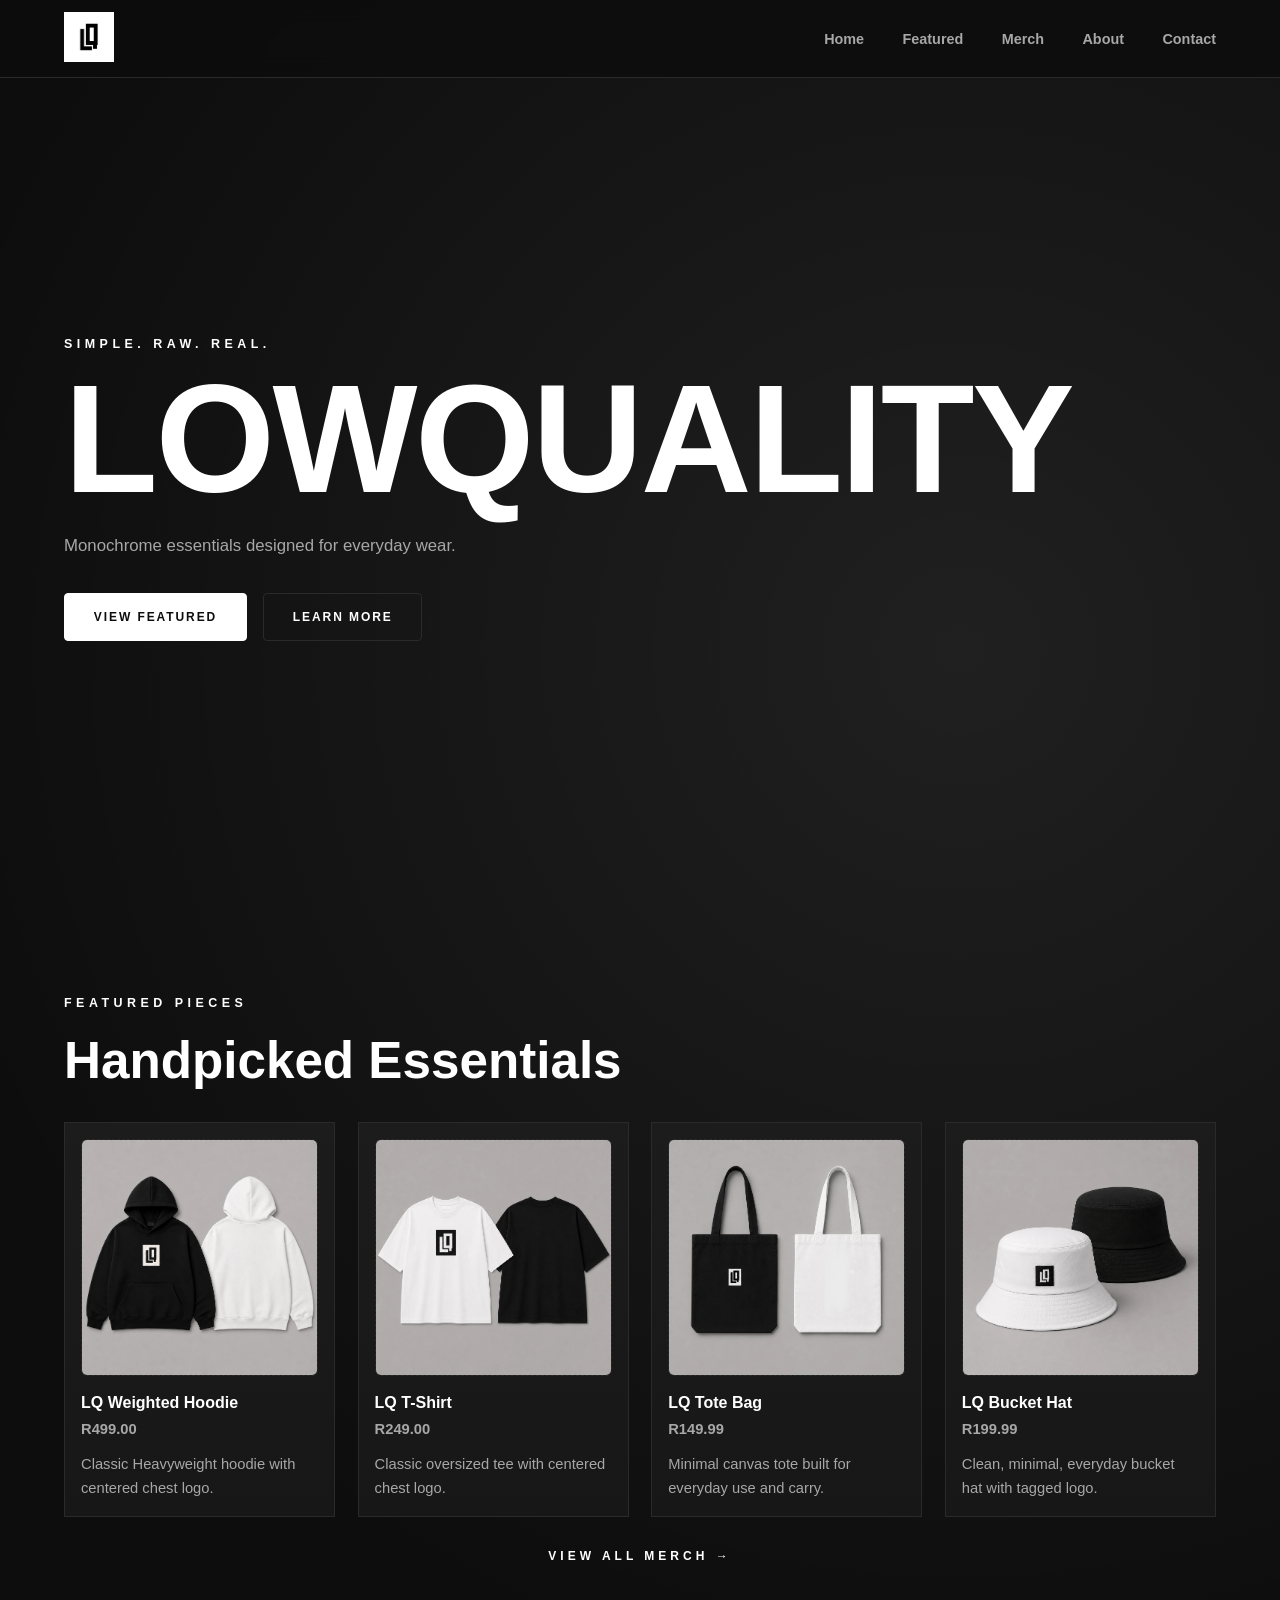
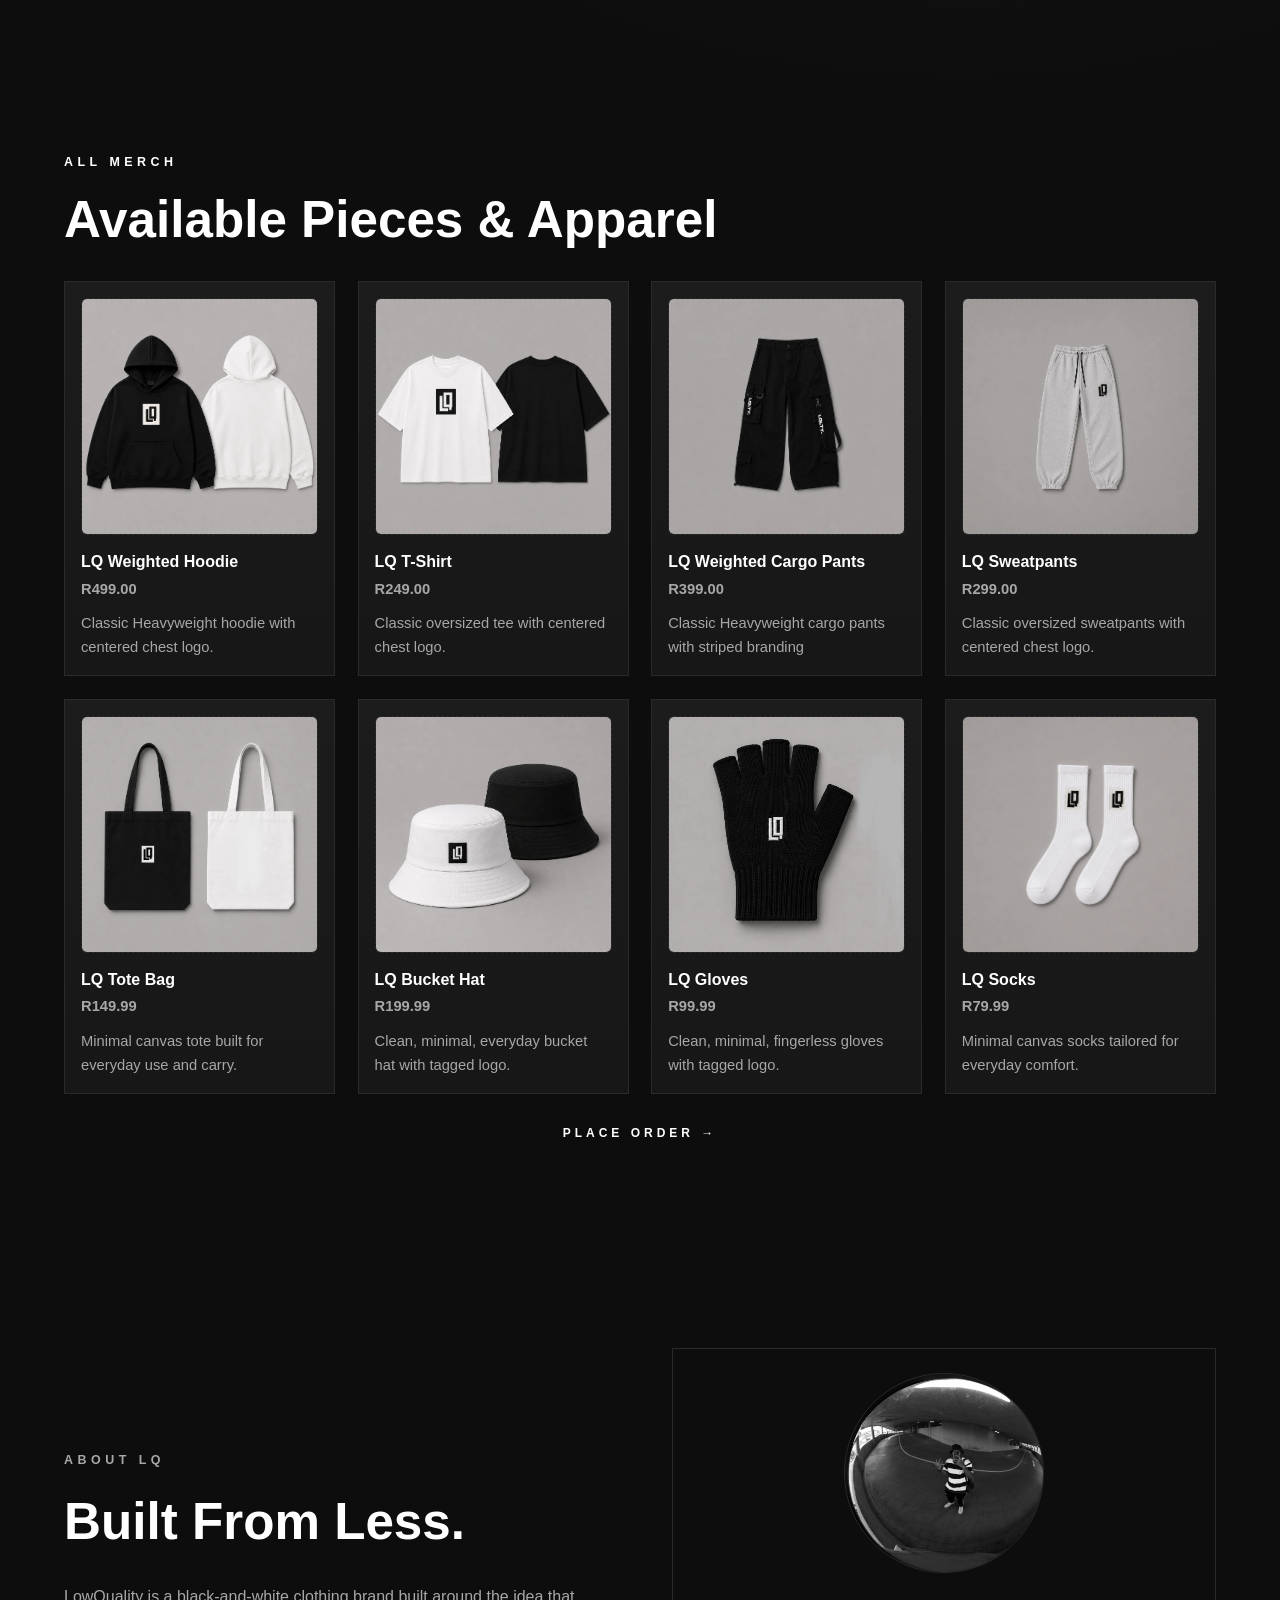
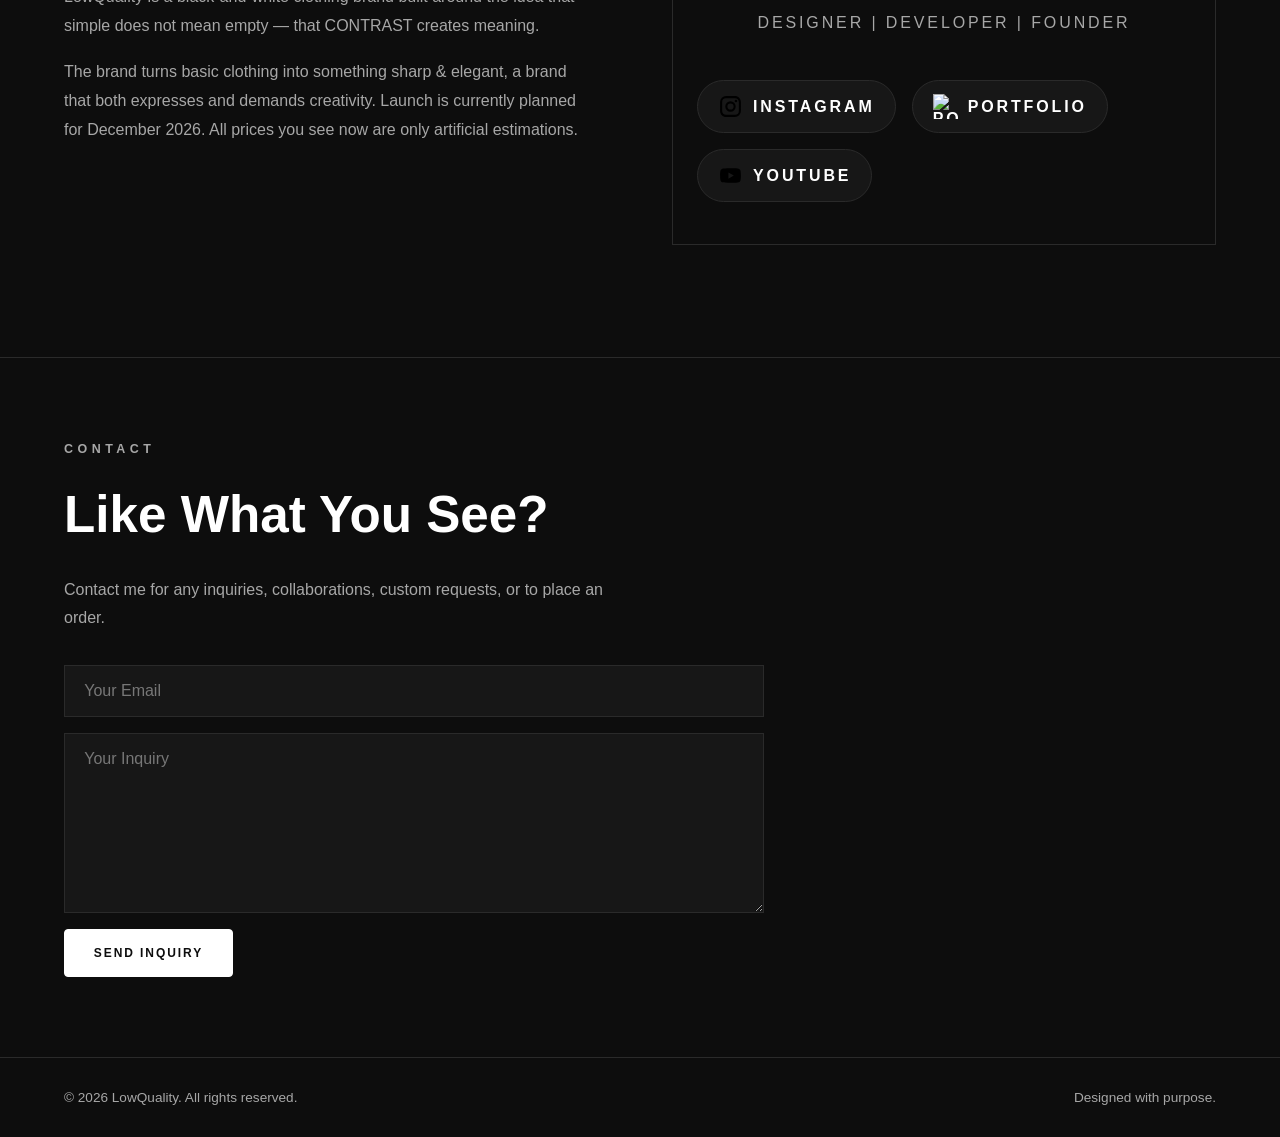
==== commit 5d712b9e: "Fix HTML formatting and structure Added Portfolio / Business Btn" ====
--- a/index.html
+++ b/index.html
@@ -294,6 +294,11 @@
                         <img src="assets/icons/mdi--instagram.svg" alt="Instagram icon">
                         Instagram
                     </a>
+                     
+                    <a href="https://thabang-malele.github.io/ThabangMalele" target="_blank" aria-label="">
+                        <img src="assets/icons/portfolio.svg" alt="Portfolio icon">
+                        Portfolio
+                    </a>
 
                     <a href="https://www.youtube.com/@sovtalksfiction" target="_blank" aria-label="YouTube">
                         <img src="assets/icons/mdi--youtube.svg" alt="YouTube icon">
--- a/style.css
+++ b/style.css
@@ -312,8 +312,8 @@
 }
 
 .profile-photo {
-    width: 250px;
-    height: 250px;
+    width: 200px;
+    height: 200px;
 
     border-radius: 50%;
     
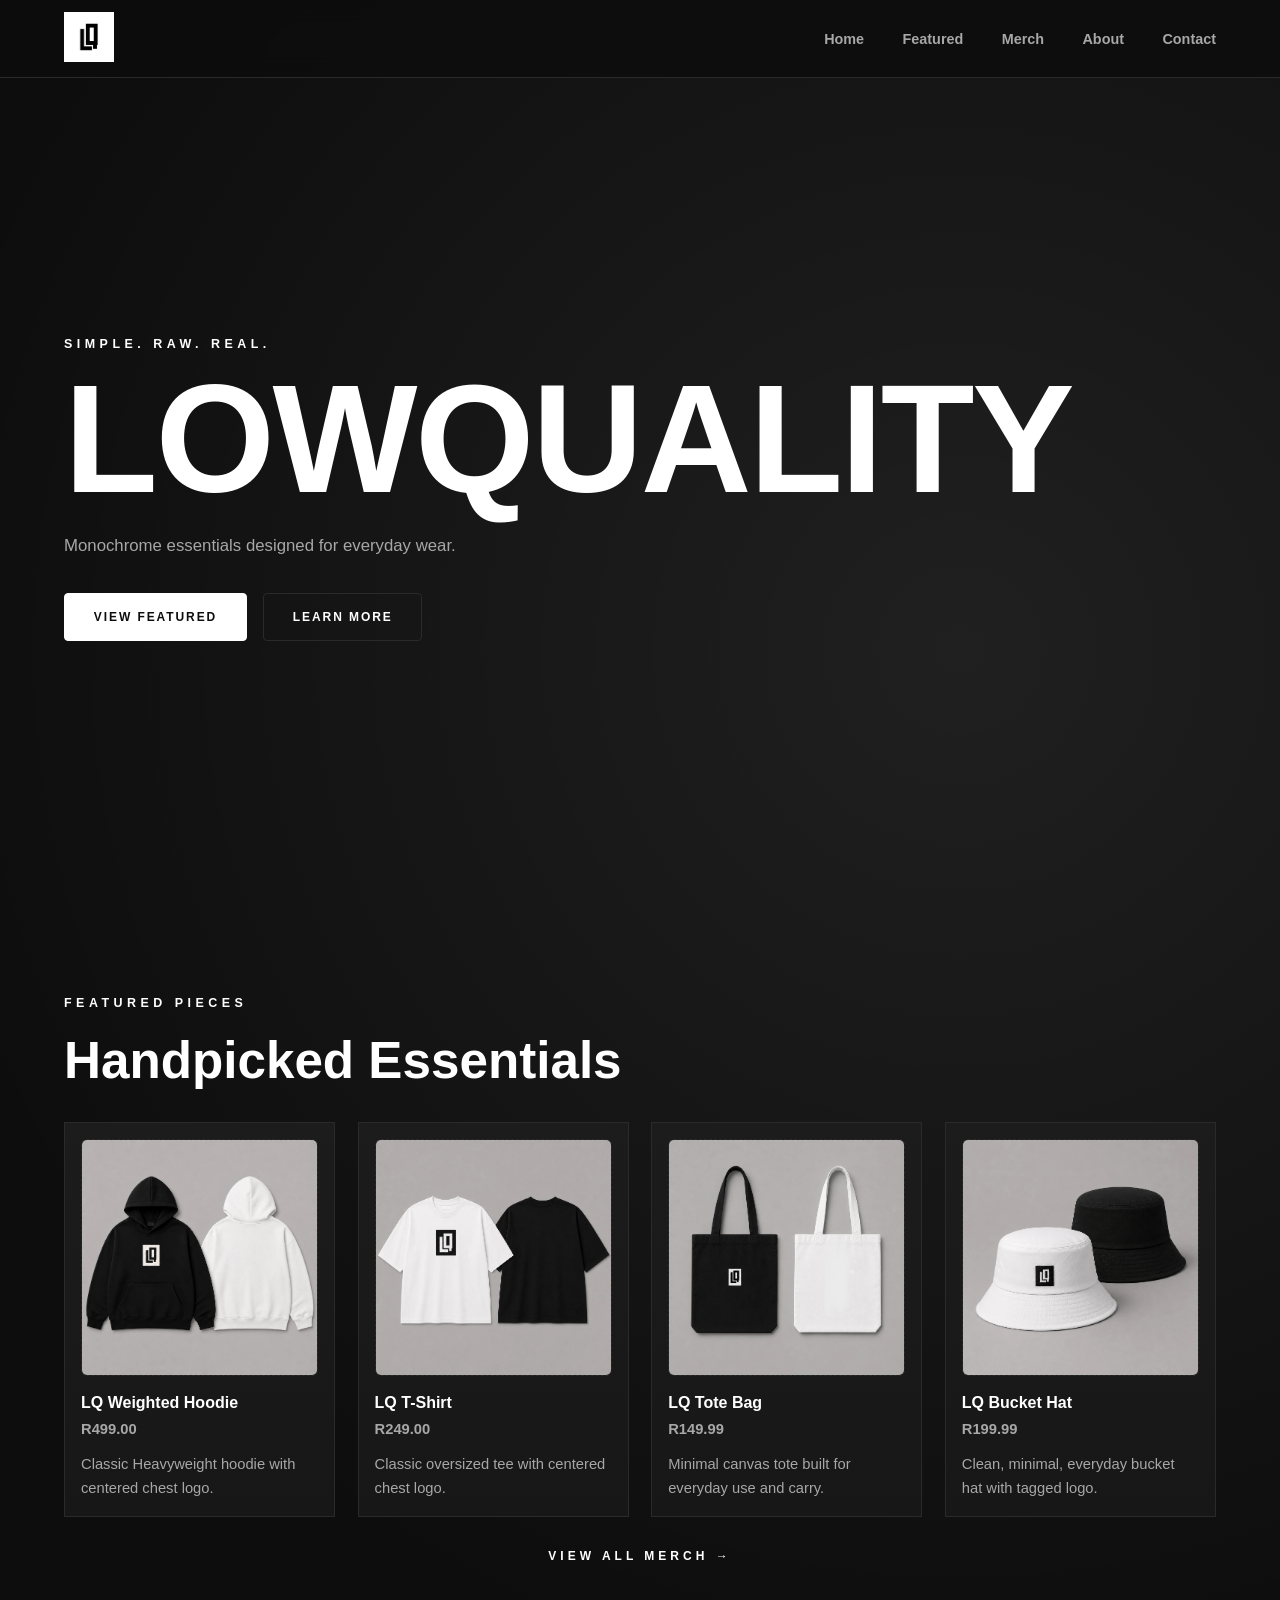
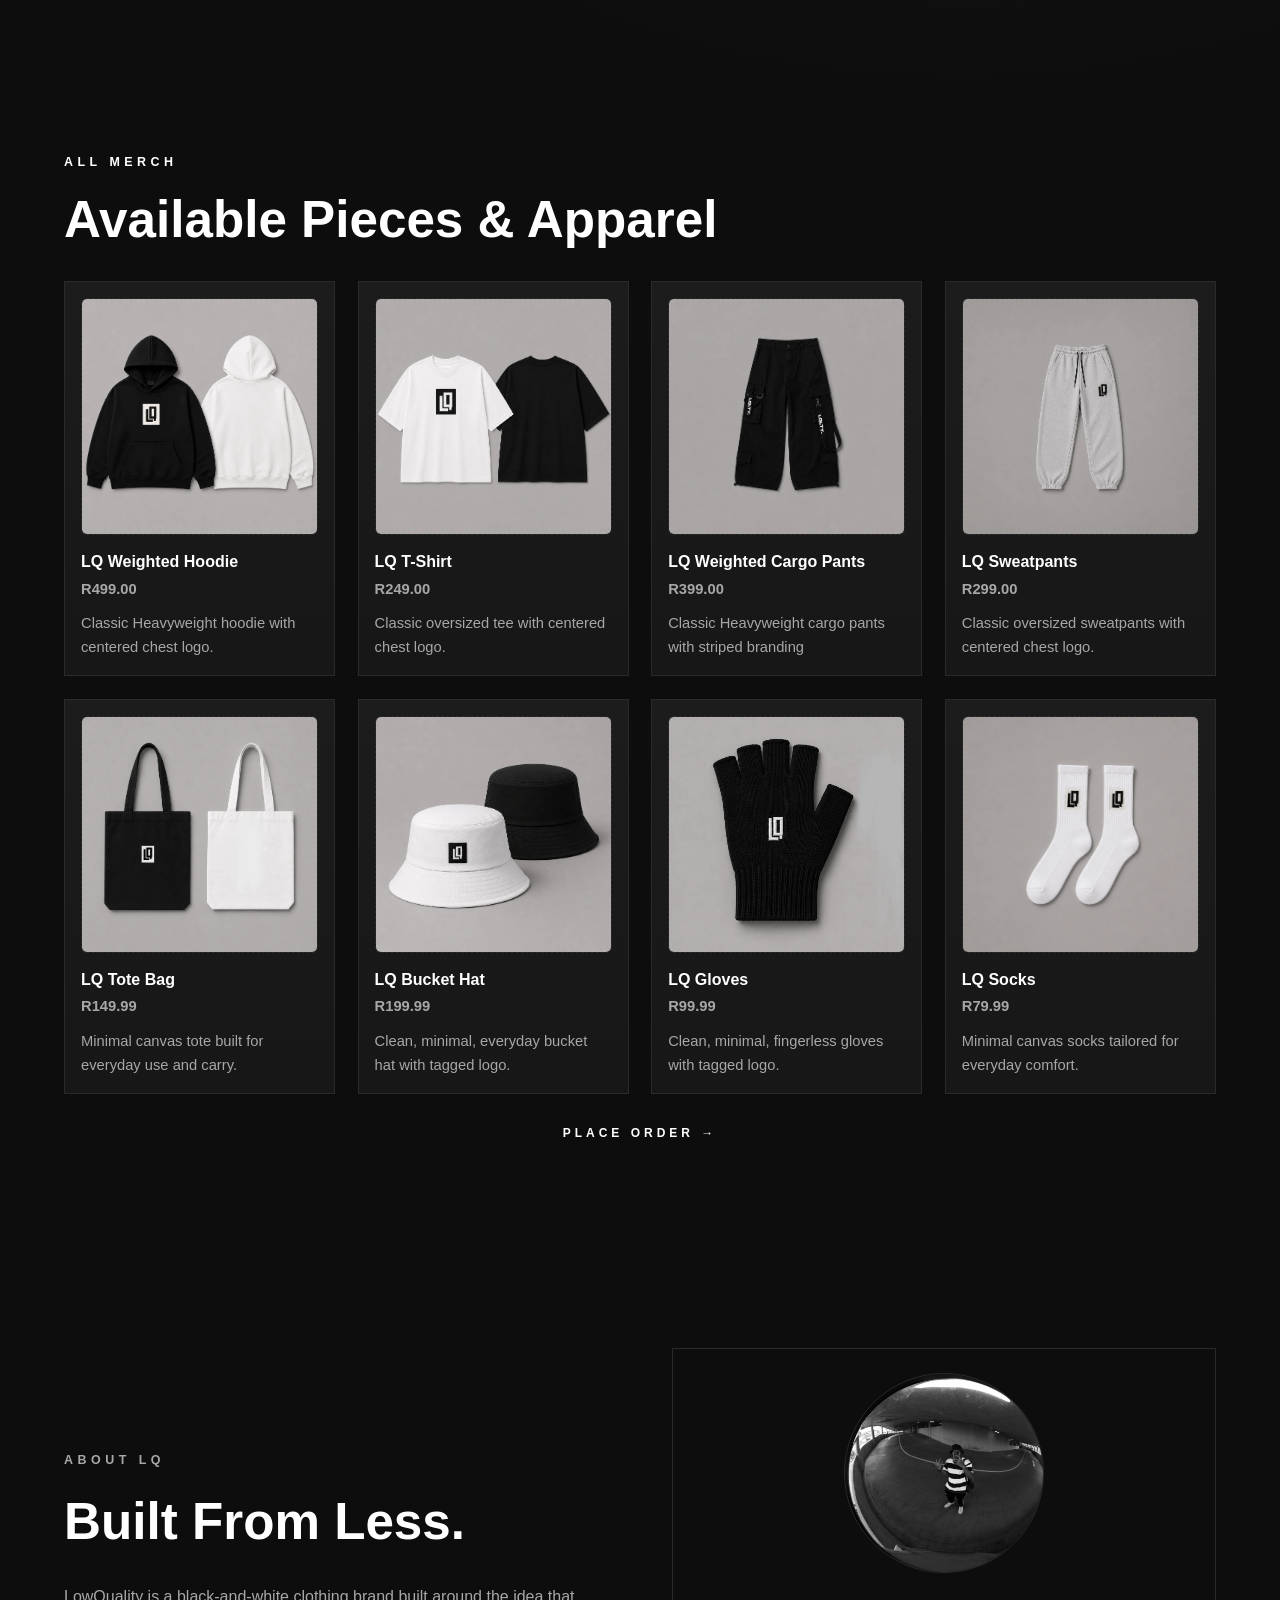
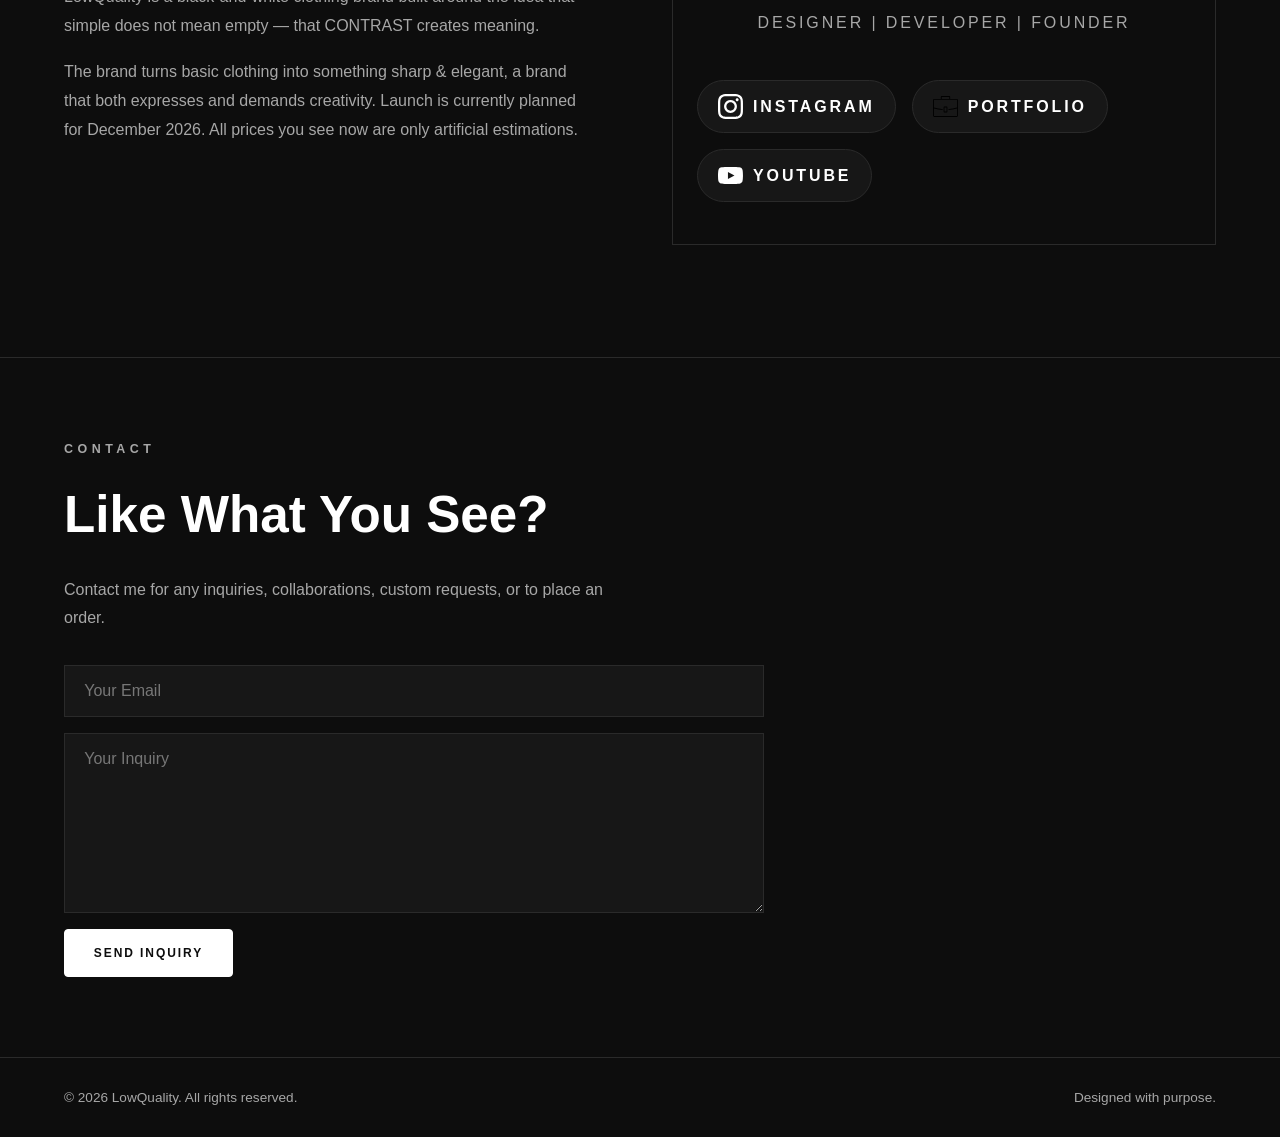
==== commit e79f74e1: "Fix HTML formatting and structure Graphic box icons" ====
--- a/index.html
+++ b/index.html
@@ -291,17 +291,17 @@
                 <p>Designer | Developer | Founder</p>
                 <div class="social-links">
                     <a href="https://www.instagram.com/sovdoesart" target="_blank" aria-label="">
-                        <img src="assets/icons/mdi--instagram.svg" alt="Instagram icon">
+                        <img src="assets/icons/instagram.svg" alt="Instagram icon">
                         Instagram
                     </a>
                      
                     <a href="https://thabang-malele.github.io/ThabangMalele" target="_blank" aria-label="">
-                        <img src="assets/icons/portfolio.svg" alt="Portfolio icon">
+                        <img src="assets/icons/briefcase.svg" alt="Portfolio icon">
                         Portfolio
                     </a>
 
                     <a href="https://www.youtube.com/@sovtalksfiction" target="_blank" aria-label="YouTube">
-                        <img src="assets/icons/mdi--youtube.svg" alt="YouTube icon">
+                        <img src="assets/icons/youtube.svg" alt="YouTube icon">
                         YouTube
                     </a>
                 </div>
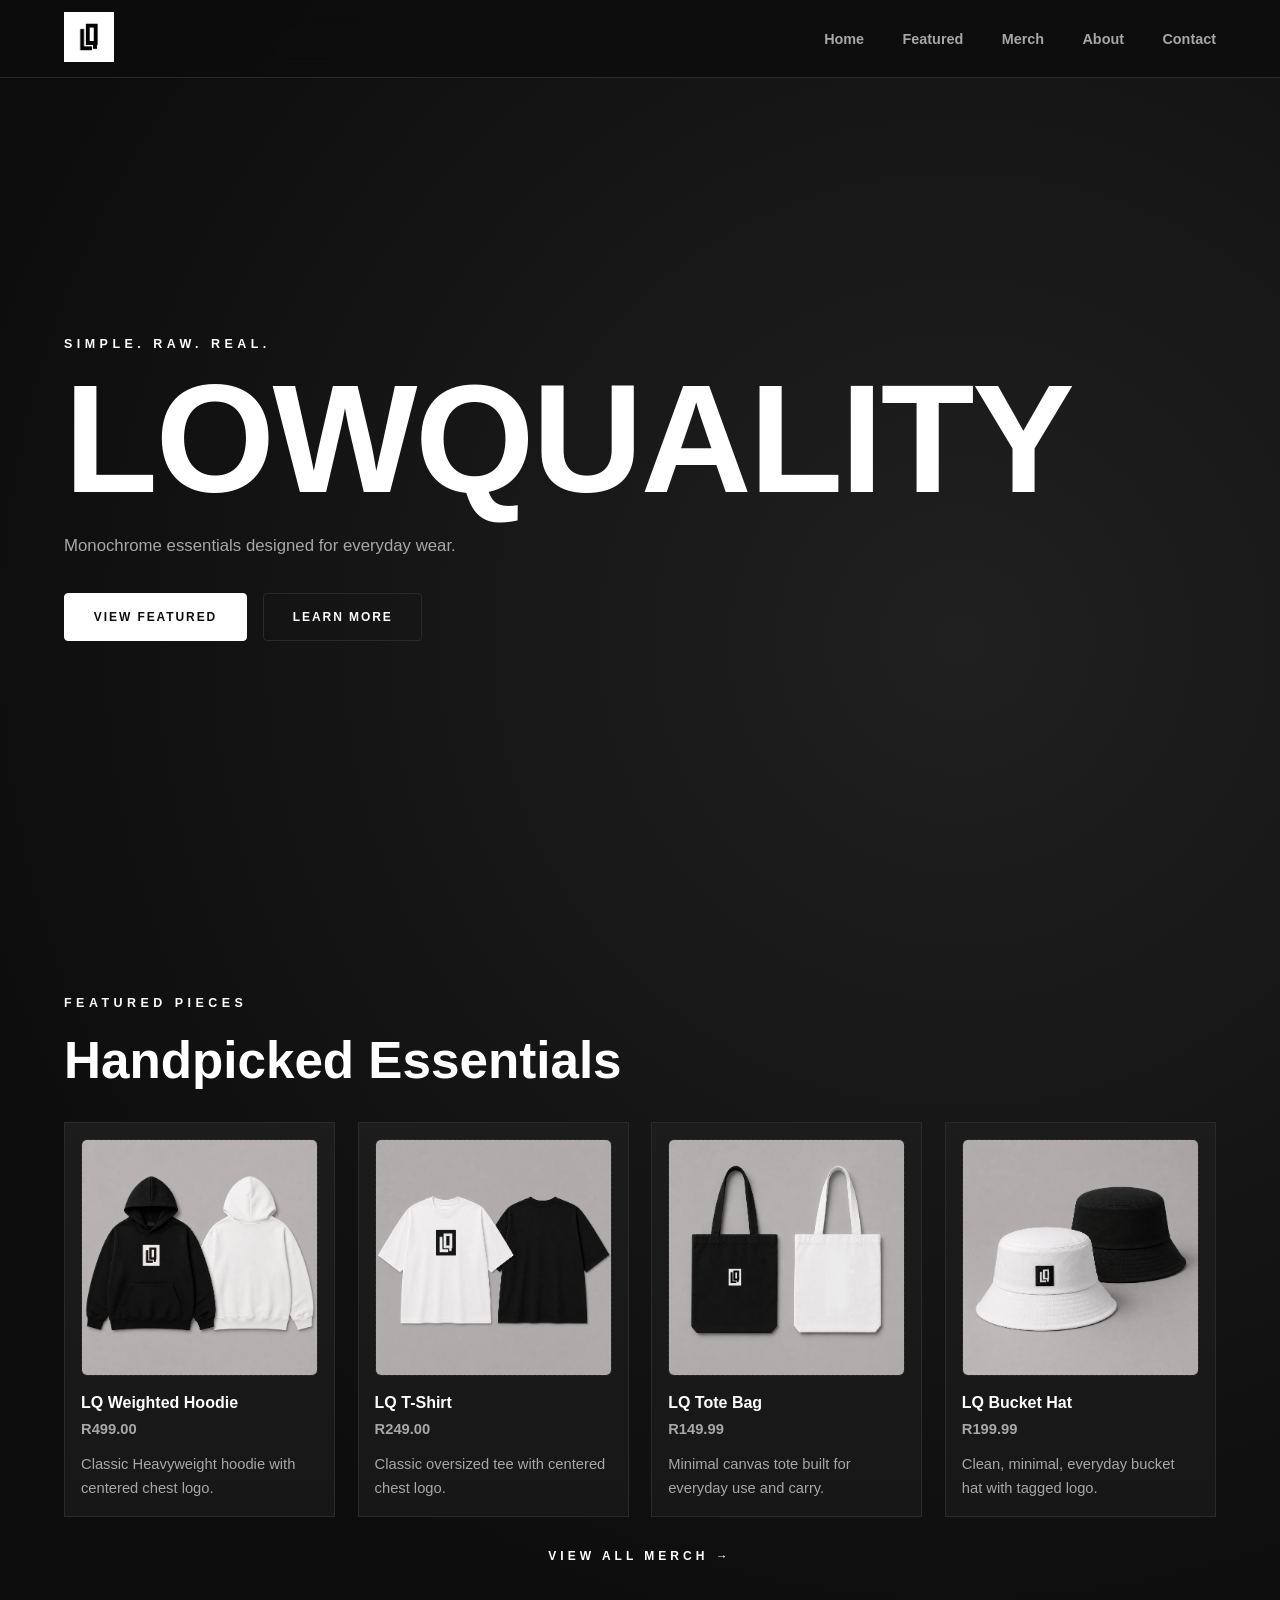
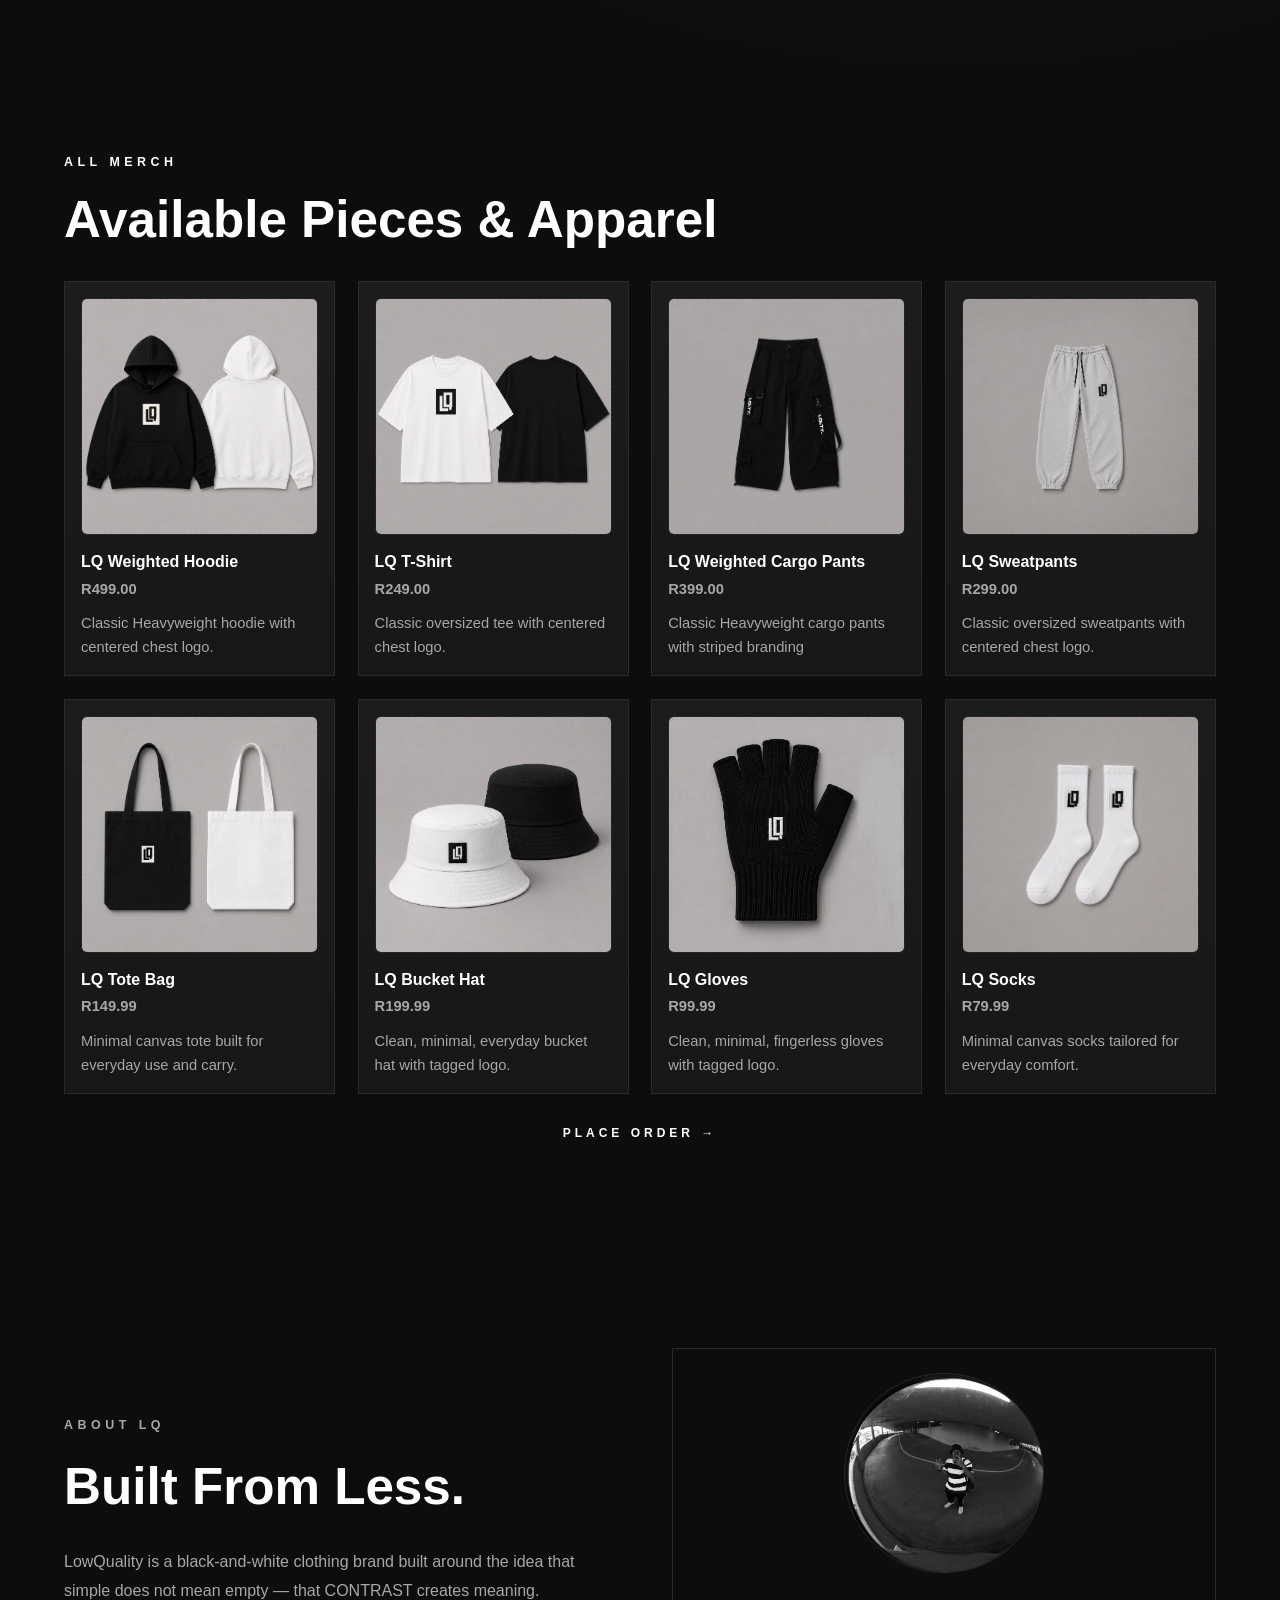
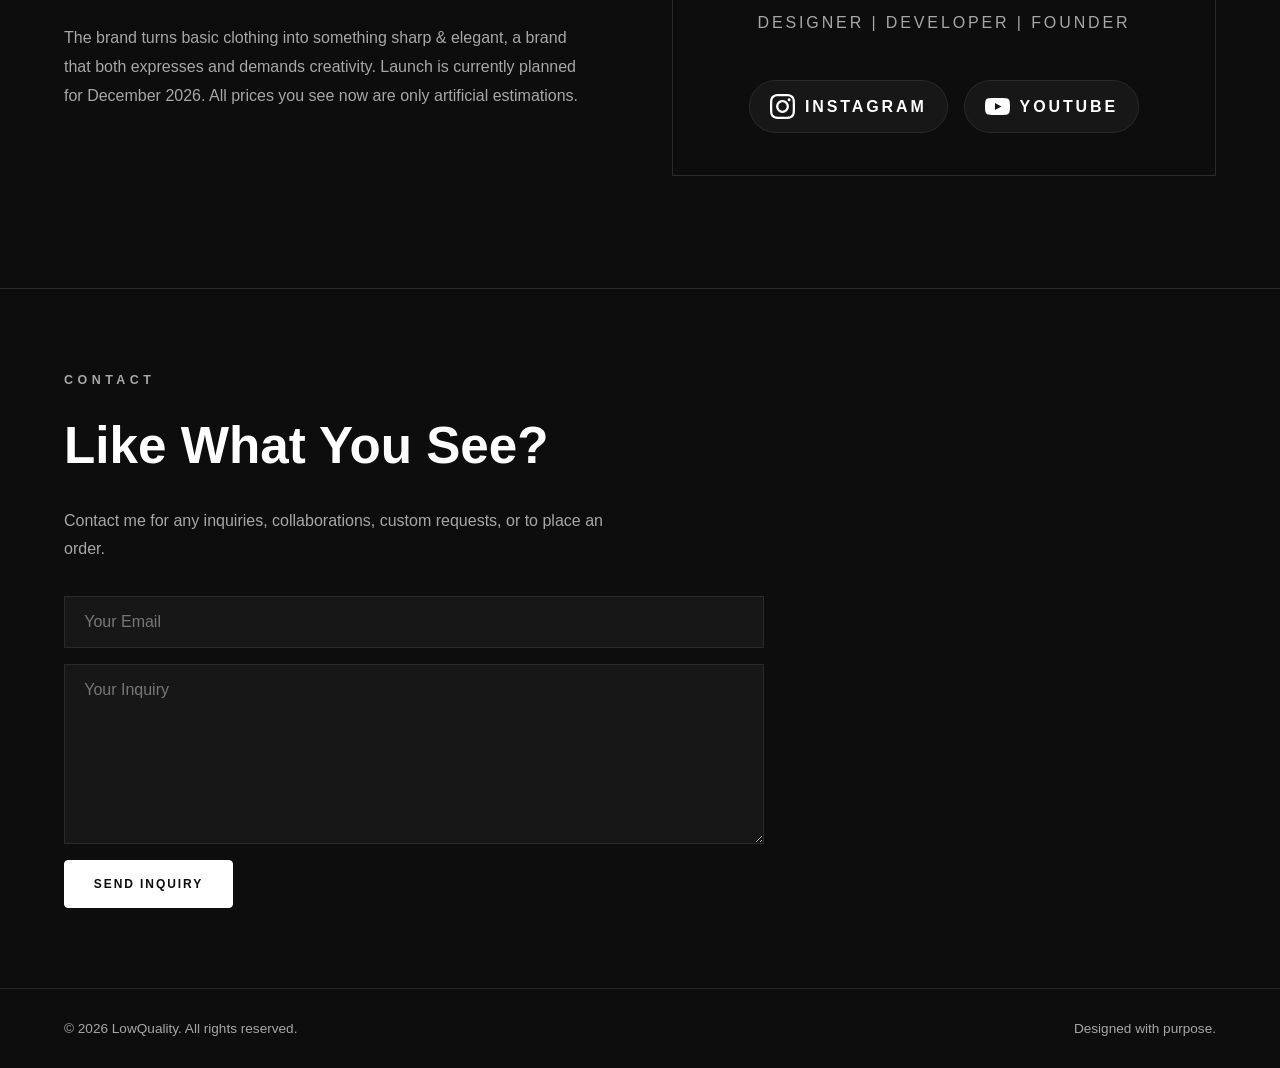
==== commit ab4d42a6: "Removed Portfolio btn" ====
--- a/index.html
+++ b/index.html
@@ -294,11 +294,6 @@
                         <img src="assets/icons/instagram.svg" alt="Instagram icon">
                         Instagram
                     </a>
-                     
-                    <a href="https://thabang-malele.github.io/ThabangMalele" target="_blank" aria-label="">
-                        <img src="assets/icons/briefcase.svg" alt="Portfolio icon">
-                        Portfolio
-                    </a>
 
                     <a href="https://www.youtube.com/@sovtalksfiction" target="_blank" aria-label="YouTube">
                         <img src="assets/icons/youtube.svg" alt="YouTube icon">
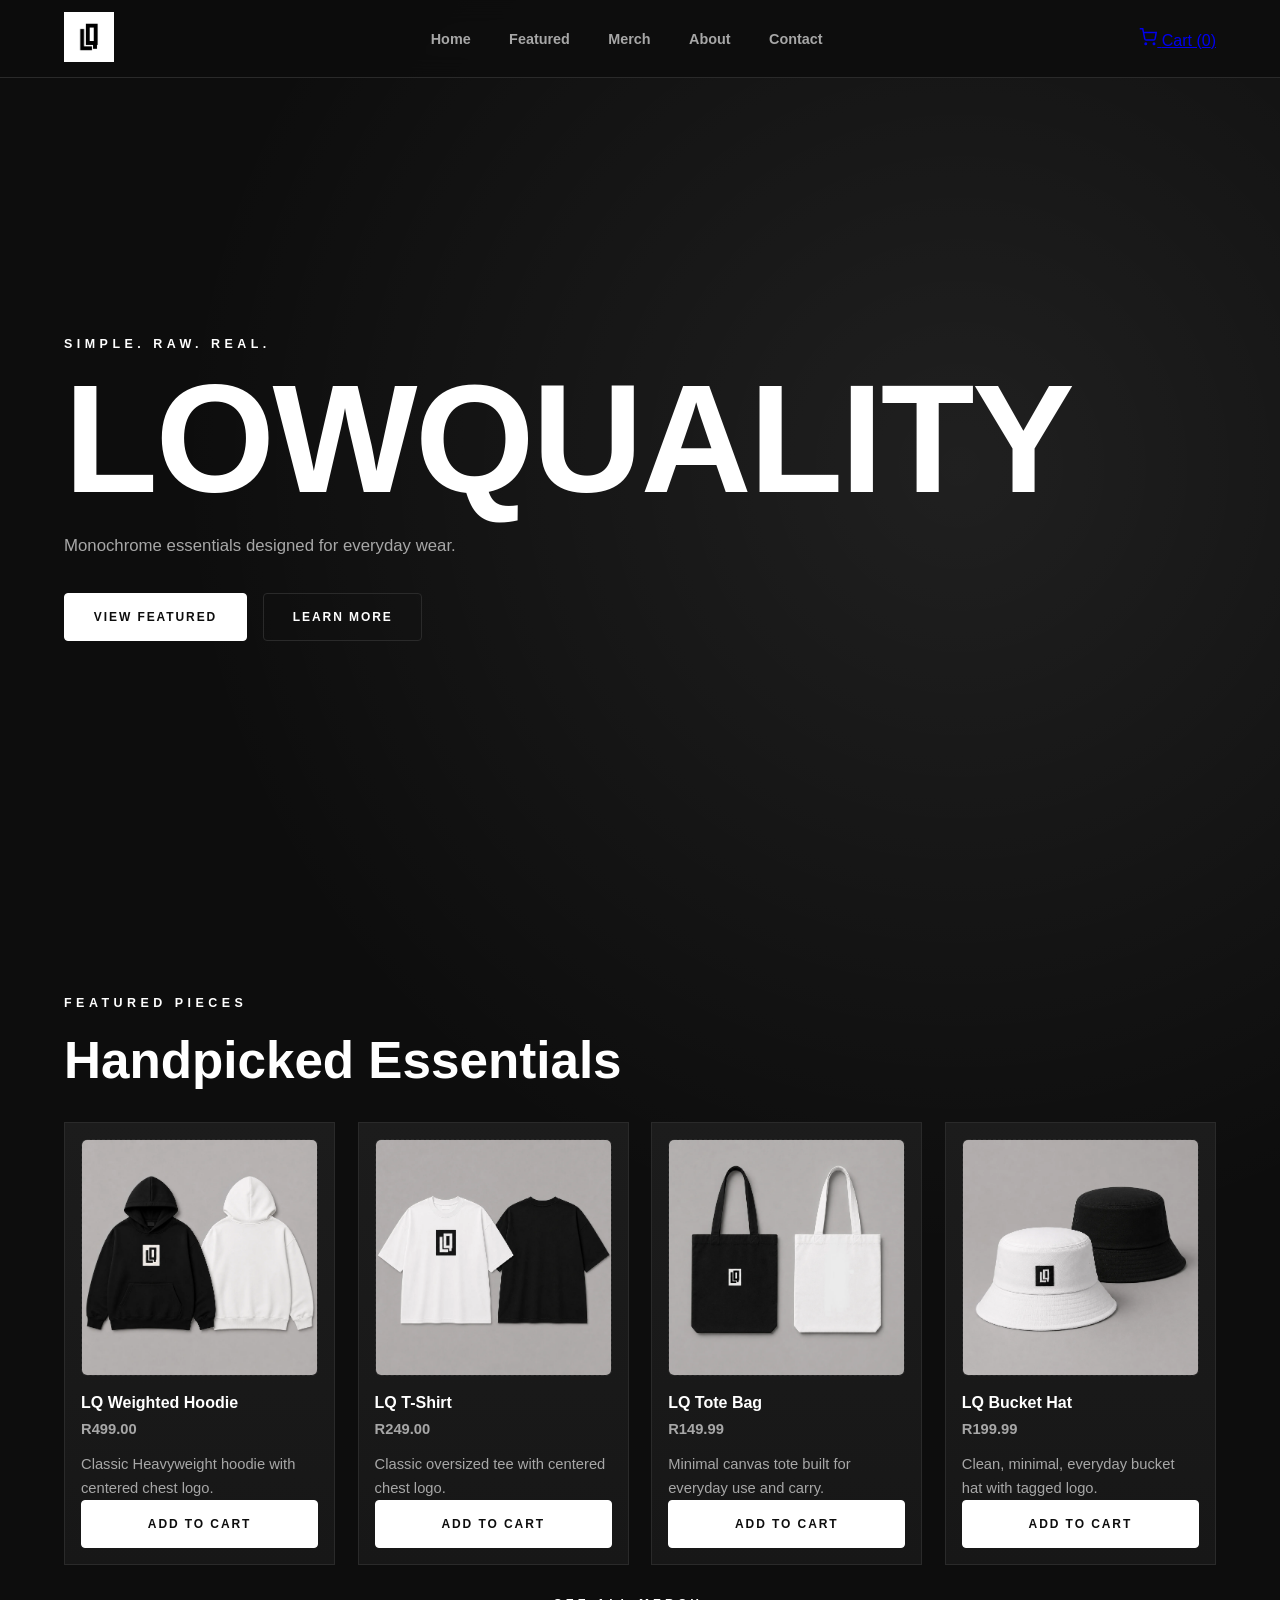
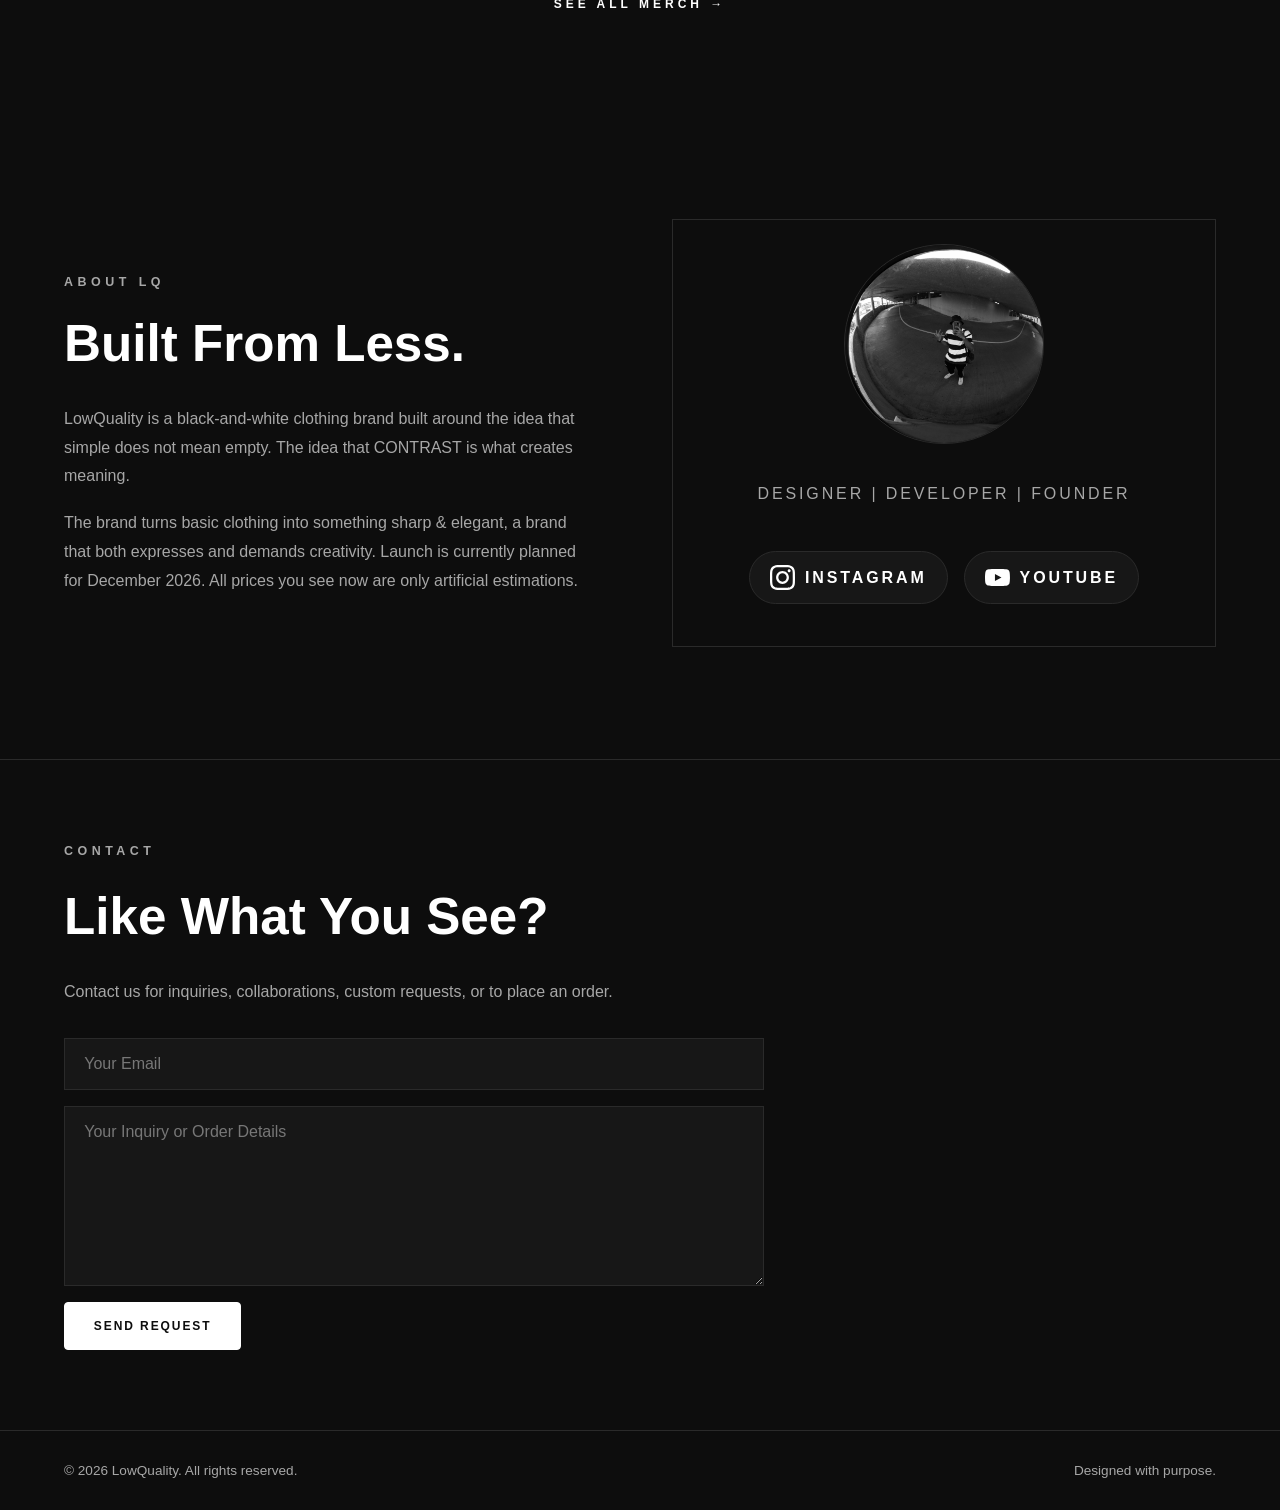
==== commit 6852dd5a: "Revise index.html with new navigation and cart features Updated navigation links and added 'Add to C" ====
--- a/index.html
+++ b/index.html
@@ -13,19 +13,27 @@
 <body>
 
     <header class="site-header">
-        <a href="#home"><img class="logo" src="assets/icons/logo_b.png" alt=""></a>
+        <a href="#home"><img class="logo" src="assets/icons/logo_b.png" alt="LowQuality Logo"></a>
 
         <nav>
             <a href="#home">Home</a>
             <a href="#featured">Featured</a>
-            <a href="#merch">Merch</a>
+            <a href="merch.html">Merch</a>
             <a href="#about">About</a>
             <a href="#contact">Contact</a>
         </nav>
+
+        <a href="cart.html" class="cart-btn">
+            <svg width="18" height="18" viewBox="0 0 24 24" fill="none" stroke="currentColor" stroke-width="2">
+                <circle cx="9" cy="21" r="1"></circle>
+                <circle cx="20" cy="21" r="1"></circle>
+                <path d="M1 1h4l2.68 13.39a2 2 0 0 0 2 1.61h9.72a2 2 0 0 0 2-1.61L23 6H6"></path>
+            </svg>
+            <span>Cart (<span id="cart-count">0</span>)</span>
+        </a>
     </header>
 
     <main>
-
         <section id="home" class="hero">
             <p class="eyebrow">Simple. Raw. Real.</p>
             <h1>LOWQUALITY</h1>
@@ -45,227 +53,62 @@
             <h2>Handpicked Essentials</h2>
 
             <div class="product-grid">
-
-                <!-- Hoodie -->
                 <article class="product-card">
-                    <a
-                        class="product-image"
-                        href="assets/apparel/hoodie_bw.webp"
-                        data-pswp-width="1024"
-                        data-pswp-height="1024"
-                        target="_blank"
-                    >
+                    <a class="product-image" href="assets/apparel/hoodie_bw.webp" data-pswp-width="1024" data-pswp-height="1024" target="_blank">
                         <img src="assets/apparel/hoodie_bw.webp" alt="LowQuality Hoodie">
                     </a>
                     <br>
                     <h3>LQ Weighted Hoodie</h3>
                     <p class="price">R499.00</p>
                     <p>Classic Heavyweight hoodie with centered chest logo.</p>
+                    <button class="add-to-cart-btn btn btn-light" data-id="lq-hoodie" data-name="LQ Weighted Hoodie" data-price="499.00" data-img="assets/apparel/hoodie_bw.webp">
+                        Add to Cart
+                    </button>
                 </article>
 
-                <!-- Tee -->
                 <article class="product-card">
-                    <a
-                        class="product-image"
-                        href="assets/apparel/shirt_wb.webp"
-                        data-pswp-width="1024"
-                        data-pswp-height="1024"
-                        target="_blank"
-                    >
+                    <a class="product-image" href="assets/apparel/shirt_wb.webp" data-pswp-width="1024" data-pswp-height="1024" target="_blank">
                         <img src="assets/apparel/shirt_wb.webp" alt="LowQuality Tee">
                     </a>
                     <br>
                     <h3>LQ T-Shirt</h3>
                     <p class="price">R249.00</p>
                     <p>Classic oversized tee with centered chest logo.</p>
+                    <button class="add-to-cart-btn btn btn-light" data-id="lq-tshirt" data-name="LQ T-Shirt" data-price="249.00" data-img="assets/apparel/shirt_wb.webp">
+                        Add to Cart
+                    </button>
                 </article>
 
-                <!-- Tote Bag -->
                 <article class="product-card">
-                    <a
-                        class="product-image"
-                        href="assets/apparel/bag_wb.webp"
-                        data-pswp-width="1024"
-                        data-pswp-height="1024"
-                        target="_blank"
-                    >
+                    <a class="product-image" href="assets/apparel/bag_wb.webp" data-pswp-width="1024" data-pswp-height="1024" target="_blank">
                         <img src="assets/apparel/bag_wb.webp" alt="LowQuality Tote Bag">
                     </a>
                     <br>
                     <h3>LQ Tote Bag</h3>
                     <p class="price">R149.99</p>
                     <p>Minimal canvas tote built for everyday use and carry.</p>
+                    <button class="add-to-cart-btn btn btn-light" data-id="lq-tote" data-name="LQ Tote Bag" data-price="149.99" data-img="assets/apparel/bag_wb.webp">
+                        Add to Cart
+                    </button>
                 </article>
 
-                <!-- Bucket Hat -->
                 <article class="product-card">
-                    <a
-                        class="product-image"
-                        href="assets/apparel/bucket_hat_wb.webp"
-                        data-pswp-width="1024"
-                        data-pswp-height="1024"
-                        target="_blank"
-                    >
+                    <a class="product-image" href="assets/apparel/bucket_hat_wb.webp" data-pswp-width="1024" data-pswp-height="1024" target="_blank">
                         <img src="assets/apparel/bucket_hat_wb.webp" alt="LowQuality Bucket Hat">
                     </a>
                     <br>
                     <h3>LQ Bucket Hat</h3>
                     <p class="price">R199.99</p>
                     <p>Clean, minimal, everyday bucket hat with tagged logo.</p>
+                    <button class="add-to-cart-btn btn btn-light" data-id="lq-bucket-hat" data-name="LQ Bucket Hat" data-price="199.99" data-img="assets/apparel/bucket_hat_wb.webp">
+                        Add to Cart
+                    </button>
                 </article>
-
             </div>
 
-            <a href="#merch" class="text-link">View All Merch →</a>
+            <a href="merch.html" class="text-link">SEE ALL MERCH →</a>
         </section>
 
-               <section id="merch" class="section merch-coming-soon">
-            <p class="eyebrow">All Merch</p>
-            <h2>Available Pieces & Apparel</h2>
-
-            <div class="product-grid">
-
-                <!-- Hoodie -->
-                <article class="product-card">
-                    <a
-                        class="product-image"
-                        href="assets/apparel/hoodie_bw.webp"
-                        data-pswp-width="1024"
-                        data-pswp-height="1024"
-                        target="_blank"
-                    >
-                        <img src="assets/apparel/hoodie_bw.webp" alt="LowQuality Hoodie">
-                    </a>
-                    <br>
-                    <h3>LQ Weighted Hoodie</h3>
-                    <p class="price">R499.00</p>
-                    <p>Classic Heavyweight hoodie with centered chest logo.</p>
-                </article>
-
-                <!-- Tee -->
-                <article class="product-card">
-                    <a
-                        class="product-image"
-                        href="assets/apparel/shirt_wb.webp"
-                        data-pswp-width="1024"
-                        data-pswp-height="1024"
-                        target="_blank"
-                    >
-                        <img src="assets/apparel/shirt_wb.webp" alt="LowQuality Tee">
-                    </a>
-                    <br>
-                    <h3>LQ T-Shirt</h3>
-                    <p class="price">R249.00</p>
-                    <p>Classic oversized tee with centered chest logo.</p>
-                </article>
-
-                <!-- Cargo Pants -->
-                <article class="product-card">
-                    <a
-                        class="product-image"
-                        href="assets/apparel/cargopants_b.webp"
-                        data-pswp-width="1024"
-                        data-pswp-height="1024"
-                        target="_blank"
-                    >
-                        <img src="assets/apparel/cargopants_b.webp" alt="LowQuality Cargo Pants">
-                    </a>
-                    <br>
-                    <h3>LQ Weighted Cargo Pants</h3>
-                    <p class="price">R399.00</p>
-                    <p>Classic Heavyweight cargo pants with striped branding</p>
-                </article>
-                <!-- Sweatpants -->
-                <article class="product-card">
-                    <a
-                        class="product-image"
-                        href="assets/apparel/sweatpants_g.webp"
-                        data-pswp-width="1024"
-                        data-pswp-height="1024"
-                        target="_blank"
-                    >
-                        <img src="assets/apparel/sweatpants_g.webp" alt="LowQuality Sweatpants">
-                    </a>
-                    <br>
-                    <h3>LQ Sweatpants</h3>
-                    <p class="price">R299.00</p>
-                    <p>Classic oversized sweatpants with centered chest logo.</p>
-                </article>
-
-                <!-- Tote Bag -->
-                <article class="product-card">
-                    <a
-                        class="product-image"
-                        href="assets/apparel/bag_wb.webp"
-                        data-pswp-width="1024"
-                        data-pswp-height="1024"
-                        target="_blank"
-                    >
-                        <img src="assets/apparel/bag_wb.webp" alt="LowQuality Tote Bag">
-                    </a>
-                    <br>
-                    <h3>LQ Tote Bag</h3>
-                    <p class="price">R149.99</p>
-                    <p>Minimal canvas tote built for everyday use and carry.</p>
-                </article>
-
-                <!-- Bucket Hat -->
-                <article class="product-card">
-                    <a
-                        class="product-image"
-                        href="assets/apparel/bucket_hat_wb.webp"
-                        data-pswp-width="1024"
-                        data-pswp-height="1024"
-                        target="_blank"
-                    >
-                        <img src="assets/apparel/bucket_hat_wb.webp" alt="LowQuality Bucket Hat">
-                    </a>
-                    <br>
-                    <h3>LQ Bucket Hat</h3>
-                    <p class="price">R199.99</p>
-                    <p>Clean, minimal, everyday bucket hat with tagged logo.</p>
-                </article>
-
-
-                <!-- Glove -->
-                <article class="product-card">
-                    <a
-                        class="product-image"
-                        href="assets/apparel/glove_b.webp"
-                        data-pswp-width="1024"
-                        data-pswp-height="1024"
-                        target="_blank"
-                    >
-                        <img src="assets/apparel/glove_b.webp" alt="LowQuality Glove">
-                    </a>
-                    <br>
-                    <h3>LQ Gloves</h3>
-                    <p class="price">R99.99</p>
-                    <p>Clean, minimal, fingerless gloves with tagged logo.</p>
-                </article>
-
-
-                <!-- Socks -->
-                <article class="product-card">
-                    <a
-                        class="product-image"
-                        href="assets/apparel/socks_w.webp"
-                        data-pswp-width="1024"
-                        data-pswp-height="1024"
-                        target="_blank"
-                    >
-                        <img src="assets/apparel/socks_w.webp" alt="LowQuality Socks">
-                    </a>
-                    <br>
-                    <h3>LQ Socks</h3>
-                    <p class="price">R79.99</p>
-                    <p>Minimal canvas socks tailored for everyday comfort.</p>
-                </article>
-
-
-            </div>
-                   <a href="#contact" class="text-link">Place Order →</a>
-        </section>
         <section id="about" class="about-section">
             <div>
                 <p class="eyebrow">About LQ</p>
@@ -273,7 +116,8 @@
 
                 <p>
                     LowQuality is a black-and-white clothing brand built around the idea
-                    that simple does not mean empty — that CONTRAST creates meaning.
+                    that simple does not mean empty. The idea that CONTRAST is what creates
+                    meaning.
                 </p>
                 <br>
                 <p>
@@ -286,16 +130,14 @@
 
             <div class="graphic-box">
                 <img src="assets/apparel/thabang.jpg" alt="Portrait of Thabang Malele" class="profile-photo">
-                <br>
-                <br>
+                <br><br>
                 <p>Designer | Developer | Founder</p>
                 <div class="social-links">
-                    <a href="https://www.instagram.com/sovdoesart" target="_blank" aria-label="">
+                    <a href="https://www.instagram.com/sovdoesart" target="_blank">
                         <img src="assets/icons/instagram.svg" alt="Instagram icon">
                         Instagram
                     </a>
-
-                    <a href="https://www.youtube.com/@sovtalksfiction" target="_blank" aria-label="YouTube">
+                    <a href="https://www.youtube.com/@sovtalksfiction" target="_blank">
                         <img src="assets/icons/youtube.svg" alt="YouTube icon">
                         YouTube
                     </a>
@@ -309,21 +151,23 @@
             <h2>Like What You See?</h2>
 
             <p>
-                Contact me for any inquiries, collaborations,
-                custom requests, or to place an order.
+                Contact us for inquiries, collaborations, custom requests,
+                or to place an order.
             </p>
 
-            <form action="https://formspree.io/f/xaqgnopz" method="POST" class="contact-form">
-                <input type="email" name="email" placeholder="Your Email" required />
+            <form action="https://api.web3forms.com/submit" method="POST" class="contact-form">
+                <input type="hidden" name="access_key" value="0fe1abfb-c965-4b14-9a2f-18bde9db8925">
+                <input type="hidden" name="redirect" value="https://lowquality.co.za/order-confirmed.html">
+                <input type="hidden" name="subject" value="LOWQUALITY Order Request">
 
-                <textarea name="message" placeholder="Your Inquiry" rows="6" required></textarea>
+                <input type="email" name="email" placeholder="Your Email" autocomplete="email" required>
+                <textarea name="message" id="order-message" placeholder="Your Inquiry or Order Details" rows="8" required></textarea>
 
                 <button type="submit" class="btn btn-light">
-                    Send Inquiry
+                    Send Request
                 </button>
             </form>
         </section>
-
     </main>
 
     <footer>
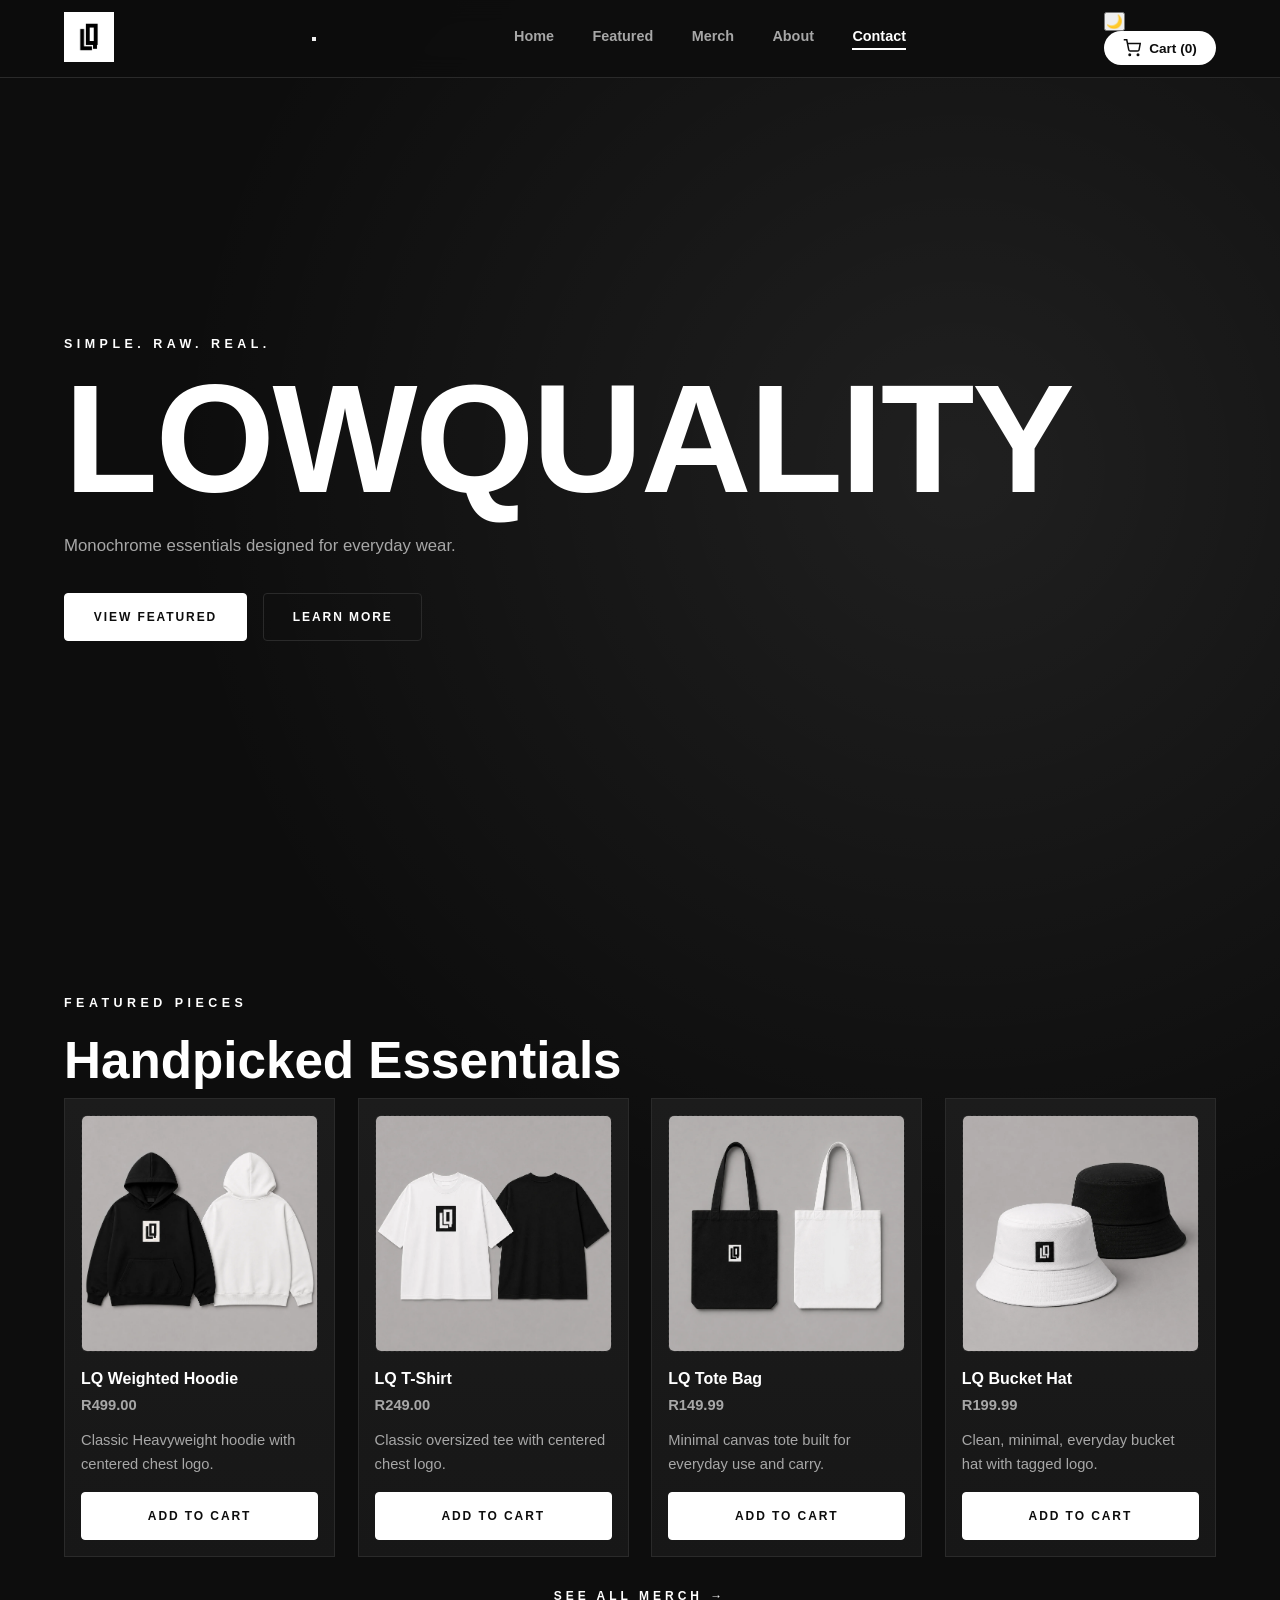
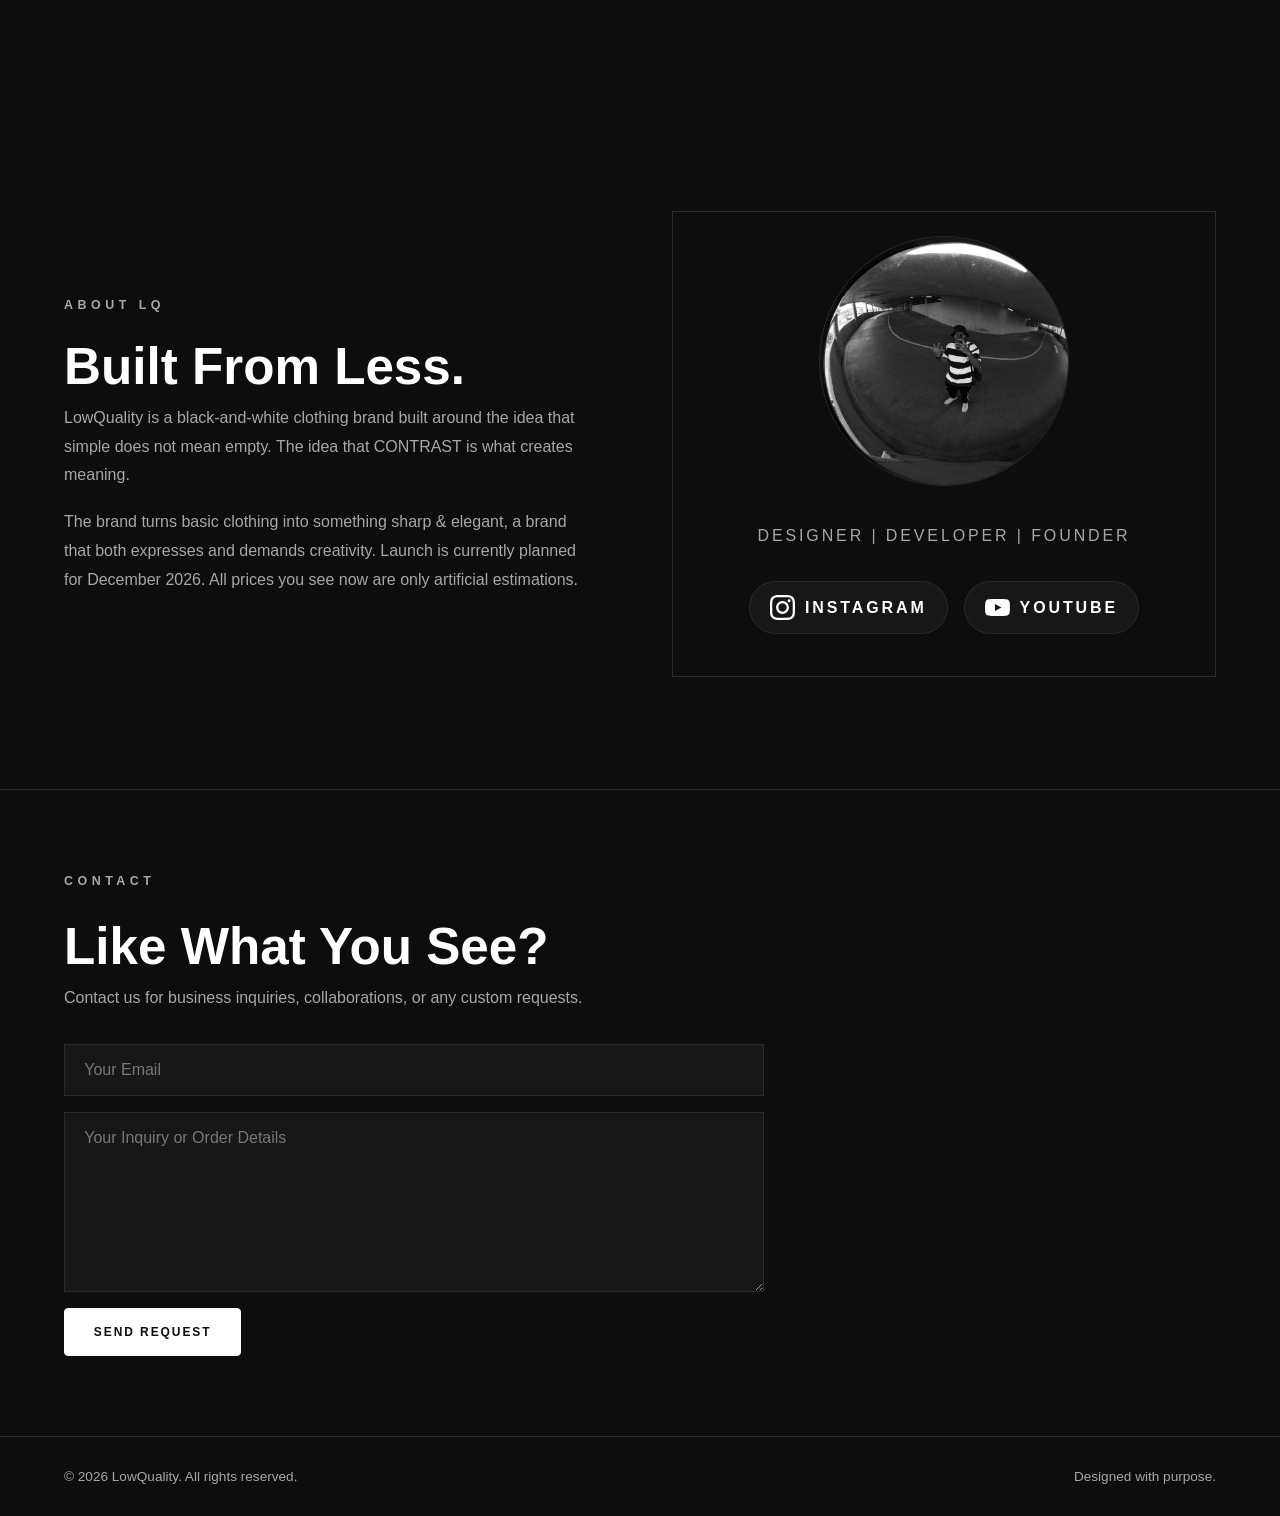
==== commit fb17413f: "Refactor index.html for improved structure and navigation v3 update." ====
--- a/index.html
+++ b/index.html
@@ -12,16 +12,29 @@
 
 <body>
 
-    <header class="site-header">
-        <a href="#home"><img class="logo" src="assets/icons/logo_b.png" alt="LowQuality Logo"></a>
+<header class="site-header">
+    <a href="index.html#home">
+        <img class="logo" id="site-logo" src="assets/icons/logo_b.png" alt="LowQuality Logo">
+    </a>
 
-        <nav>
-            <a href="#home">Home</a>
-            <a href="#featured">Featured</a>
-            <a href="merch.html">Merch</a>
-            <a href="#about">About</a>
-            <a href="#contact">Contact</a>
-        </nav>
+    <button id="mobile-menu-toggle" class="mobile-menu-btn" aria-label="Toggle Navigation">
+        <span class="hamburger-bar"></span>
+        <span class="hamburger-bar"></span>
+        <span class="hamburger-bar"></span>
+    </button>
+
+    <nav id="nav-menu">
+        <a href="index.html#home">Home</a>
+        <a href="index.html#featured">Featured</a>
+        <a href="merch.html">Merch</a>
+        <a href="index.html#about">About</a>
+        <a href="index.html#contact">Contact</a>
+    </nav>
+
+    <div class="header-actions">
+        <button id="theme-toggle" class="theme-toggle-btn" aria-label="Toggle theme">
+            <span id="theme-icon">🌙</span>
+        </button>
 
         <a href="cart.html" class="cart-btn">
             <svg width="18" height="18" viewBox="0 0 24 24" fill="none" stroke="currentColor" stroke-width="2">
@@ -31,7 +44,8 @@
             </svg>
             <span>Cart (<span id="cart-count">0</span>)</span>
         </a>
-    </header>
+    </div>
+</header>
 
     <main>
         <section id="home" class="hero">
@@ -151,14 +165,13 @@
             <h2>Like What You See?</h2>
 
             <p>
-                Contact us for inquiries, collaborations, custom requests,
-                or to place an order.
+                Contact us for business inquiries, collaborations, or any custom requests.
             </p>
 
             <form action="https://api.web3forms.com/submit" method="POST" class="contact-form">
                 <input type="hidden" name="access_key" value="0fe1abfb-c965-4b14-9a2f-18bde9db8925">
                 <input type="hidden" name="redirect" value="https://lowquality.co.za/order-confirmed.html">
-                <input type="hidden" name="subject" value="LOWQUALITY Order Request">
+                <input type="hidden" name="subject" value="LOWQUALITY Business Inquiry">
 
                 <input type="email" name="email" placeholder="Your Email" autocomplete="email" required>
                 <textarea name="message" id="order-message" placeholder="Your Inquiry or Order Details" rows="8" required></textarea>
--- a/style.css
+++ b/style.css
@@ -26,6 +26,20 @@
     font-family: Arial, Helvetica, sans-serif;
 }
 
+/* Page Transition Effect */
+body {
+    opacity: 0;
+    transition: opacity 0.35s ease-in-out;
+}
+
+body.fade-in {
+    opacity: 1;
+}
+
+body.fade-out {
+    opacity: 0;
+}
+
 .site-header {
     height: 78px;
     padding: 0 5%;
@@ -40,6 +54,13 @@
     backdrop-filter: blur(12px);
 }
 
+/* Active Navigation Link Styling */
+nav a.active {
+    color: var(--text);
+    border-bottom: 2px solid var(--text);
+    padding-bottom: 4px;
+}
+
 .logo {
     height: 50px;
     width: auto;
@@ -59,6 +80,26 @@
 
 nav a:hover {
     color: var(--text);
+}
+
+/* Cart Button */
+.cart-btn {
+    display: flex;
+    align-items: center;
+    gap: 8px;
+    background-color: #ffffff;
+    color: #0d0d0d;
+    padding: 0.5rem 1.2rem;
+    border-radius: 9999px;
+    text-decoration: none;
+    font-weight: 700;
+    font-size: 0.85rem;
+    transition: transform 0.2s ease, background-color 0.2s ease;
+}
+
+.cart-btn:hover {
+    background-color: #e6e6e6;
+    transform: translateY(-2px);
 }
 
 .hero {
@@ -108,6 +149,7 @@
     padding: 1rem 1.8rem;
     border-radius: 4px;
     cursor: pointer;
+    border: none;
 }
 
 .btn-light {
@@ -134,7 +176,13 @@
 .about-section h2,
 .contact-section h2 {
     font-size: clamp(2rem, 4vw, 3.2rem);
+    margin-bottom: 0.5rem;
+}
+
+.merch-subtext {
+    color: var(--muted);
     margin-bottom: 2rem;
+    font-size: 1rem;
 }
 
 .product-grid {
@@ -147,10 +195,10 @@
     background: linear-gradient(180deg, var(--card-light), var(--card));
     border: 1px solid var(--border);
     padding: 1rem;
-    min-height: 390px;
+    min-height: 420px;
     display: flex;
     flex-direction: column;
-    justify-content: flex-end;
+    justify-content: space-between;
 }
 
 .product-card:hover {
@@ -171,7 +219,6 @@
     text-decoration: none;
 }
 
-
 .product-image img {
     width: 100%;
     height: 100%;
@@ -201,6 +248,12 @@
     font-size: 0.92rem;
 }
 
+.add-to-cart-btn {
+    width: 100%;
+    margin-top: 1rem;
+    text-align: center;
+}
+
 .text-link {
     display: block;
     text-align: center;
@@ -228,68 +281,31 @@
 }
 
 .social-links {
-    margin-top: 42px;
+    margin-top: 30px;
     display: flex;
     justify-content: flex-start;
     flex-wrap: wrap;
     gap: 16px;
 }
-.merch-coming-soon {
-    min-height: 70vh;
-}
-
-.coming-soon-box {
-    min-height: 320px;
-    border: 1px solid var(--border);
-    background: linear-gradient(180deg, var(--card-light), var(--card));
-    display: flex;
-    flex-direction: column;
+
+.social-links a {
+    display: flex;
     align-items: center;
     justify-content: center;
-    gap: 1rem;
-    text-align: center;
-    padding: 3rem;
-}
-
-.coming-label {
-    color: var(--muted);
-    text-transform: uppercase;
-    letter-spacing: 0.25rem;
-    font-size: 0.75rem;
-    font-weight: 900;
-}
-
-.coming-soon-box h3 {
-    font-size: clamp(1.6rem, 3vw, 2.4rem);
-}
-
-.coming-soon-box p {
-    max-width: 520px;
-    color: var(--muted);
-    line-height: 1.8;
-}
-.social-links a {
-    display: flex;
-    align-items: center;
     gap: 10px;
-
     padding: 13px 20px;
     border-radius: 999px;
-
     background: var(--card);
     border: 1px solid var(--border);
-
     color: var(--text);
     text-decoration: none;
     font-weight: 700;
-
     transition: 0.3s;
 }
 
 .social-links a:hover {
     transform: translateY(-5px);
-    border-color: var(--primary-light);
-    color: var(--primary-light);
+    border-color: var(--text);
 }
 
 .social-links img {
@@ -312,15 +328,11 @@
 }
 
 .profile-photo {
-    width: 200px;
-    height: 200px;
-
+    width: 250px;
+    height: 250px;
     border-radius: 50%;
-    
     object-fit: cover;
-
-    border: 1px solid var(--border);
-
+    border: 1px solid var(--border);
     filter: grayscale(100%);
     transition: transform 0.3s ease;
 }
@@ -328,7 +340,6 @@
 .profile-photo:hover {
     transform: scale(1.03);
 }
-
 
 .contact-section {
     padding: 5rem 5%;
@@ -379,6 +390,108 @@
 
 .contact-form button {
     width: fit-content;
+}
+
+/* Cart Option Dropdowns */
+.cart-select {
+    background: var(--card);
+    border: 1px solid var(--border);
+    color: var(--text);
+    padding: 0.4rem 0.6rem;
+    font-size: 0.85rem;
+    border-radius: 4px;
+    cursor: pointer;
+    outline: none;
+}
+
+.cart-select:focus {
+    border-color: var(--text);
+}
+
+.cart-options-cell {
+    display: flex;
+    flex-direction: column;
+    gap: 0.5rem;
+}
+
+.cart-option-group {
+    display: flex;
+    align-items: center;
+    gap: 0.5rem;
+    font-size: 0.75rem;
+    color: var(--muted);
+    text-transform: uppercase;
+}
+
+/* Checkout Page Styles */
+.checkout-page {
+    min-height: calc(100vh - 150px);
+}
+
+.checkout-grid {
+    display: grid;
+    grid-template-columns: 1fr 1fr;
+    gap: 3rem;
+    margin-top: 2rem;
+}
+
+.checkout-summary-box,
+.checkout-form-box {
+    background: linear-gradient(180deg, var(--card-light), var(--card));
+    border: 1px solid var(--border);
+    padding: 2rem;
+    border-radius: 6px;
+}
+
+.checkout-summary-box h3 {
+    font-size: 1.2rem;
+    margin-bottom: 1.5rem;
+    border-bottom: 1px solid var(--border);
+    padding-bottom: 0.8rem;
+}
+
+.checkout-item-row {
+    display: flex;
+    justify-content: space-between;
+    align-items: center;
+    padding: 0.8rem 0;
+    border-bottom: 1px dashed var(--border);
+    font-size: 0.95rem;
+}
+
+.checkout-item-meta {
+    color: var(--muted);
+    font-size: 0.85rem;
+}
+
+.checkout-total-row {
+    display: flex;
+    justify-content: space-between;
+    font-size: 1.3rem;
+    font-weight: 900;
+    margin-top: 1.5rem;
+    padding-top: 1rem;
+    border-top: 1px solid var(--border);
+}
+
+.form-label {
+    font-size: 0.75rem;
+    text-transform: uppercase;
+    letter-spacing: 0.15rem;
+    color: var(--muted);
+    font-weight: 700;
+    margin-top: 0.5rem;
+}
+
+.checkout-submit-btn {
+    width: 100%;
+    margin-top: 1rem;
+}
+
+@media (max-width: 850px) {
+    .checkout-grid {
+        grid-template-columns: 1fr;
+    }
 }
 
 footer {
@@ -435,7 +548,252 @@
         flex-direction: column;
         gap: 1rem;
     }
-    .about-section div:first-child p:not(.eyebrow) {
-    margin-bottom: 1.2rem;
-}
-}
+}
+
+/* Cart Page Styling */
+.cart-page {
+    min-height: calc(100vh - 150px);
+}
+
+.cart-table {
+    width: 100%;
+    border-collapse: collapse;
+    margin-top: 2rem;
+}
+
+.cart-table th,
+.cart-table td {
+    padding: 1.2rem;
+    text-align: left;
+    border-bottom: 1px solid var(--border);
+}
+
+.cart-table th {
+    text-transform: uppercase;
+    font-size: 0.75rem;
+    letter-spacing: 0.15rem;
+    color: var(--muted);
+}
+
+.cart-item-info {
+    display: flex;
+    align-items: center;
+    gap: 1.2rem;
+}
+
+.cart-item-img {
+    width: 60px;
+    height: 60px;
+    object-fit: cover;
+    border-radius: 4px;
+    border: 1px solid var(--border);
+}
+
+.qty-btn {
+    background: var(--card);
+    border: 1px solid var(--border);
+    color: var(--text);
+    width: 28px;
+    height: 28px;
+    cursor: pointer;
+    font-weight: bold;
+    border-radius: 4px;
+}
+
+.qty-btn:hover {
+    border-color: var(--text);
+}
+
+.remove-btn {
+    background: transparent;
+    border: none;
+    color: #ff5555;
+    cursor: pointer;
+    font-size: 0.85rem;
+    text-decoration: underline;
+}
+
+.cart-summary {
+    margin-top: 2.5rem;
+    display: flex;
+    flex-direction: column;
+    align-items: flex-end;
+    gap: 1rem;
+}
+
+.cart-total {
+    font-size: 1.4rem;
+    font-weight: 900;
+}
+
+.empty-cart-msg {
+    color: var(--muted);
+    margin: 3rem 0;
+}
+
+/* ==========================================================================
+   Confirmation Page Styles
+   ========================================================================== */
+.confirmation-page {
+    min-height: calc(100vh - 150px);
+    display: flex;
+    align-items: center;
+    justify-content: center;
+}
+
+.confirmation-box {
+    max-width: 600px;
+    margin: 0 auto;
+    text-align: center;
+}
+
+.confirmation-desc {
+    color: var(--muted);
+    margin: 1rem 0 2rem 0;
+    line-height: 1.6;
+}
+
+.payment-card {
+    background: linear-gradient(180deg, var(--card-light), var(--card));
+    border: 1px solid var(--border);
+    padding: 2.5rem;
+    border-radius: 8px;
+    display: flex;
+    flex-direction: column;
+    align-items: center;
+    gap: 1.5rem;
+}
+
+.qr-container {
+    background: #ffffff;
+    padding: 1.2rem;
+    border-radius: 6px;
+    display: inline-block;
+}
+
+.fake-qr {
+    width: 140px;
+    height: 140px;
+    color: #000000;
+}
+
+.ref-note {
+    font-size: 0.9rem;
+    color: var(--muted);
+    margin-bottom: 1rem;
+}
+
+.ref-note span {
+    color: var(--text);
+    text-decoration: underline;
+}
+
+.pay-link-btn {
+    display: inline-block;
+    width: 100%;
+}
+
+.confirmation-actions {
+    margin-top: 2rem;
+}
+
+.continue-link {
+    color: var(--muted);
+    text-decoration: none;
+    font-size: 0.9rem;
+}
+
+.continue-link:hover {
+    color: var(--text);
+}
+
+/* ==========================================================================
+   Mobile & Responsive Layout Tweaks
+   ========================================================================== */
+@media (max-width: 768px) {
+    /* Header & Navigation Fixes */
+    .site-header {
+        flex-direction: column;
+        gap: 1rem;
+        padding: 1rem;
+        text-align: center;
+    }
+
+    nav {
+        flex-wrap: wrap;
+        justify-content: center;
+        gap: 0.8rem;
+    }
+
+    nav a {
+        font-size: 0.85rem;
+    }
+
+    .cart-btn {
+        margin-top: 0.2rem;
+    }
+
+    /* Cart Page Mobile Table Conversion */
+    .cart-table, 
+    .cart-table thead, 
+    .cart-table tbody, 
+    .cart-table th, 
+    .cart-table td, 
+    .cart-table tr {
+        display: block;
+    }
+
+    .cart-table thead {
+        display: none; /* Hide desktop headers */
+    }
+
+    .cart-table tr {
+        border: 1px solid var(--border);
+        border-radius: 6px;
+        margin-bottom: 1rem;
+        padding: 0.8rem;
+        background: var(--card);
+    }
+
+    .cart-table td {
+        border: none;
+        padding: 0.5rem 0;
+        display: flex;
+        justify-content: space-between;
+        align-items: center;
+    }
+
+    .cart-options-cell {
+        flex-direction: row;
+        gap: 1rem;
+    }
+
+    .cart-summary {
+        align-items: stretch;
+    }
+
+    .cart-summary .btn {
+        text-align: center;
+    }
+
+    /* Form & Checkout Fixes */
+    .checkout-grid {
+        grid-template-columns: 1fr;
+        gap: 1.5rem;
+    }
+
+    .checkout-summary-box,
+    .checkout-form-box,
+    .payment-card {
+        padding: 1.2rem;
+    }
+
+    /* General Typography & Spacing */
+    h2 {
+        font-size: 1.75rem;
+    }
+
+    .section {
+        padding: 2rem 1rem;
+    }
+}
